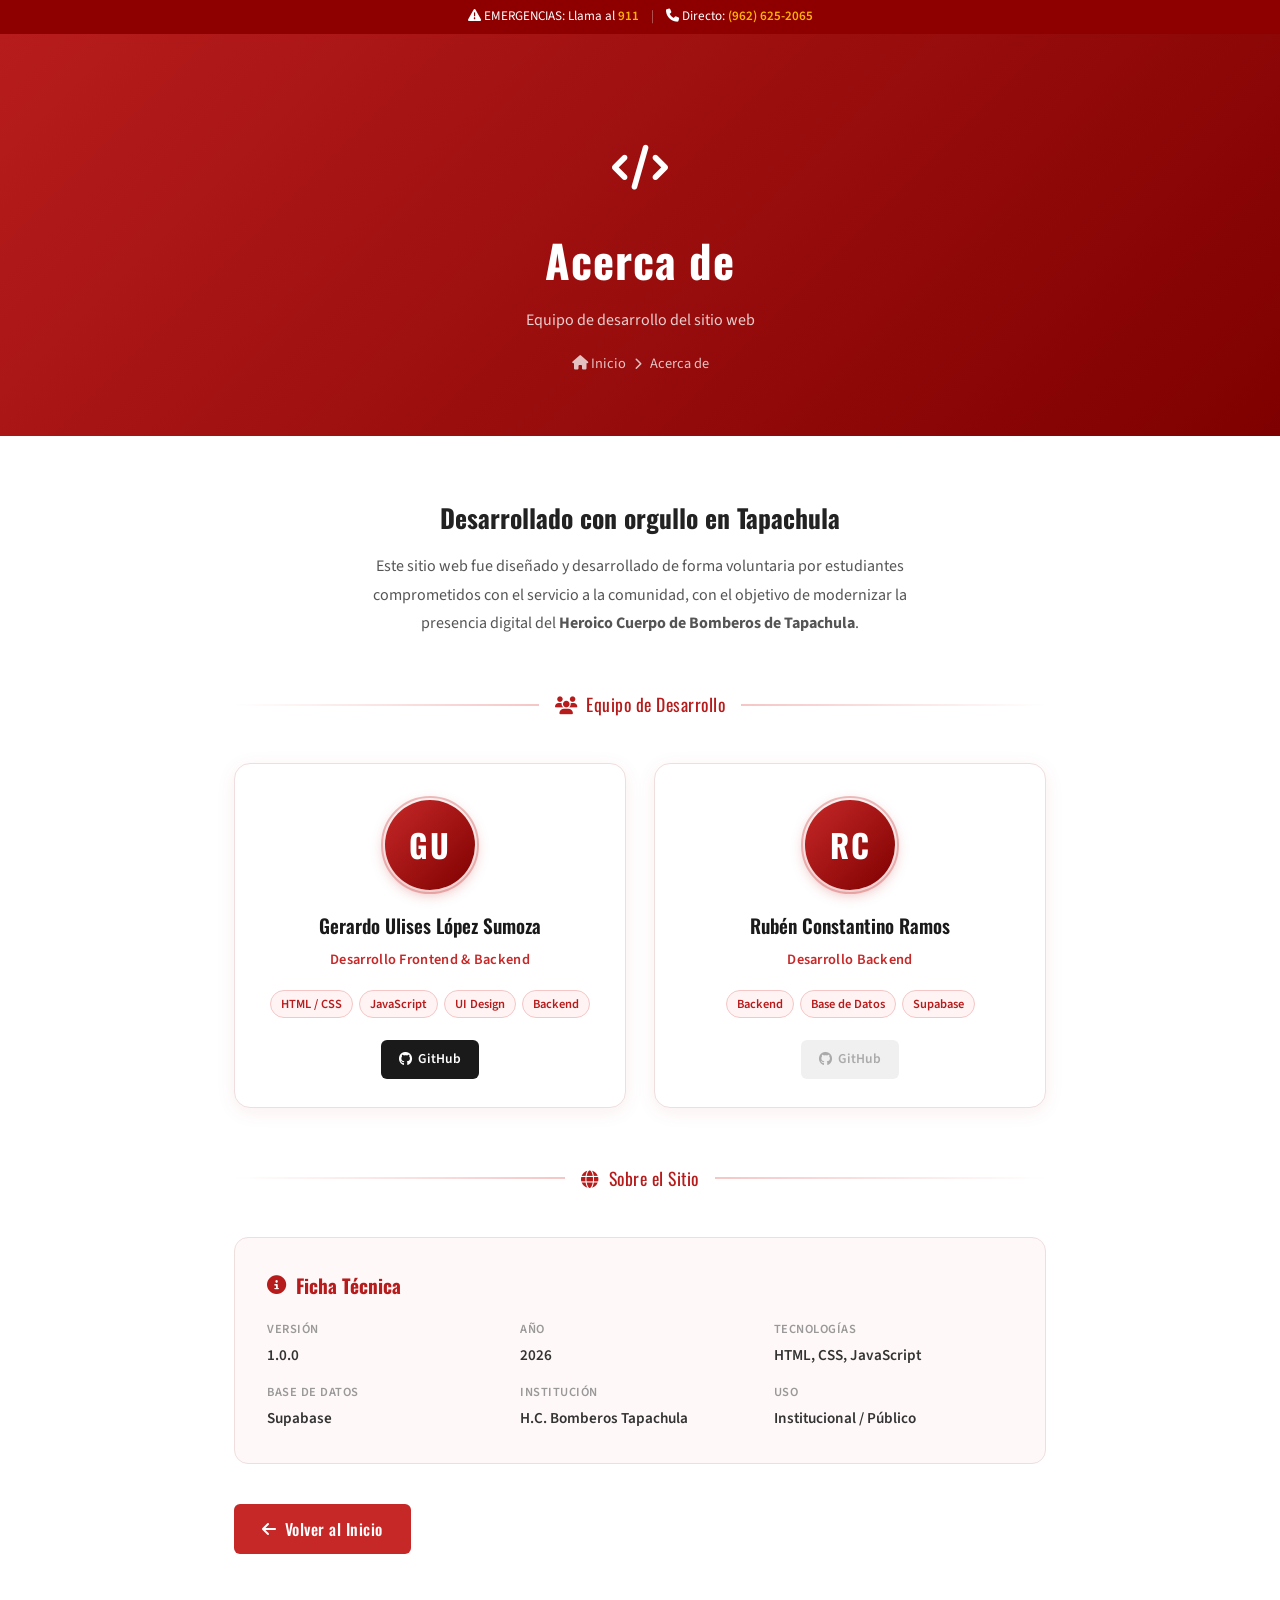
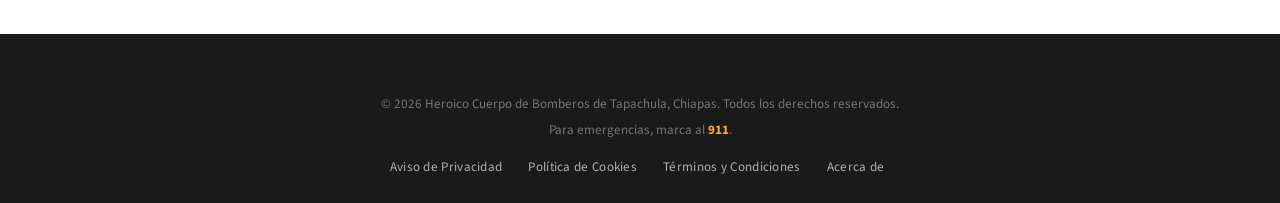
==== acerca-de.html @ 829f1af0 "Implementacion de terminos de privacidad, cookies y acerca de en footer" ====
<!DOCTYPE html>
<html lang="es">
<head>
    <meta charset="UTF-8">
    <meta name="viewport" content="width=device-width, initial-scale=1.0">
    <title>Acerca de | Heroico Cuerpo de Bomberos de Tapachula</title>
    <meta name="description" content="Equipo de desarrollo del sitio web oficial del Heroico Cuerpo de Bomberos de Tapachula.">
    <meta name="robots" content="noindex, follow">
    <link rel="icon" type="image/png" href="img/logoB.webp">
    <link rel="stylesheet" href="https://cdnjs.cloudflare.com/ajax/libs/font-awesome/6.4.0/css/all.min.css">
    <link href="https://fonts.googleapis.com/css2?family=Oswald:wght@400;500;600;700&family=Source+Sans+3:wght@300;400;600&display=swap" rel="stylesheet">
    <link rel="stylesheet" href="styles.css">
    <style>
        /* ── Hero ── */
        .legal-hero {
            background: linear-gradient(135deg, #B71C1C 0%, #7f0000 100%);
            padding: 100px 0 60px;
            text-align: center;
            color: #fff;
        }
        .legal-hero h1 {
            font-family: 'Oswald', sans-serif;
            font-size: clamp(1.8rem, 4vw, 2.8rem);
            font-weight: 700;
            margin-bottom: 10px;
            letter-spacing: 1px;
        }
        .legal-hero p { font-size: 1rem; opacity: .8; }
        .legal-breadcrumb {
            display: flex;
            align-items: center;
            gap: 8px;
            justify-content: center;
            margin-top: 18px;
            font-size: .9rem;
            opacity: .75;
        }
        .legal-breadcrumb a { color: #fff; text-decoration: none; }
        .legal-breadcrumb a:hover { text-decoration: underline; }

        /* ── Body ── */
        .about-body {
            max-width: 860px;
            margin: 0 auto;
            padding: 60px 24px 80px;
        }

        /* ── Intro ── */
        .about-intro {
            text-align: center;
            margin-bottom: 52px;
        }
        .about-intro h2 {
            font-family: 'Oswald', sans-serif;
            font-size: 1.6rem;
            color: #222;
            margin-bottom: 14px;
        }
        .about-intro p {
            font-family: 'Source Sans 3', sans-serif;
            font-size: 1rem;
            color: #555;
            line-height: 1.8;
            max-width: 600px;
            margin: 0 auto;
        }

        /* ── Divider ── */
        .about-divider {
            display: flex;
            align-items: center;
            gap: 16px;
            margin-bottom: 44px;
        }
        .about-divider span {
            font-family: 'Oswald', sans-serif;
            font-size: 1.1rem;
            color: #B71C1C;
            white-space: nowrap;
            letter-spacing: .5px;
        }
        .about-divider::before,
        .about-divider::after {
            content: '';
            flex: 1;
            height: 2px;
            background: linear-gradient(to right, transparent, #f5c6c6);
        }
        .about-divider::after {
            background: linear-gradient(to left, transparent, #f5c6c6);
        }

        /* ── Cards ── */
        .dev-grid {
            display: grid;
            grid-template-columns: repeat(auto-fit, minmax(280px, 1fr));
            gap: 28px;
            margin-bottom: 56px;
        }
        .dev-card {
            background: #fff;
            border: 1px solid #f0dede;
            border-radius: 16px;
            padding: 36px 28px 28px;
            text-align: center;
            box-shadow: 0 4px 20px rgba(183,28,28,0.07);
            transition: transform .25s, box-shadow .25s;
        }
        .dev-card:hover {
            transform: translateY(-4px);
            box-shadow: 0 10px 32px rgba(183,28,28,0.13);
        }

        /* Avatar */
        .dev-avatar {
            width: 90px;
            height: 90px;
            border-radius: 50%;
            background: linear-gradient(135deg, #C62828, #7f0000);
            display: flex;
            align-items: center;
            justify-content: center;
            margin: 0 auto 20px;
            font-family: 'Oswald', sans-serif;
            font-size: 2rem;
            font-weight: 700;
            color: #fff;
            letter-spacing: 2px;
            box-shadow: 0 4px 14px rgba(198,40,40,0.35);
            position: relative;
        }
        .dev-avatar::after {
            content: '';
            position: absolute;
            inset: -4px;
            border-radius: 50%;
            border: 2px solid #C62828;
            opacity: .3;
        }

        .dev-name {
            font-family: 'Oswald', sans-serif;
            font-size: 1.2rem;
            font-weight: 600;
            color: #1a1a1a;
            margin-bottom: 6px;
        }
        .dev-role {
            font-family: 'Source Sans 3', sans-serif;
            font-size: .9rem;
            color: #C62828;
            font-weight: 600;
            letter-spacing: .3px;
            margin-bottom: 18px;
        }
        .dev-tags {
            display: flex;
            flex-wrap: wrap;
            justify-content: center;
            gap: 6px;
            margin-bottom: 22px;
        }
        .dev-tag {
            background: #fff3f3;
            border: 1px solid #f5c6c6;
            color: #B71C1C;
            font-family: 'Source Sans 3', sans-serif;
            font-size: .78rem;
            font-weight: 600;
            padding: 3px 10px;
            border-radius: 20px;
        }
        .dev-links {
            display: flex;
            justify-content: center;
            gap: 10px;
        }
        .dev-link {
            display: inline-flex;
            align-items: center;
            gap: 6px;
            padding: 8px 18px;
            border-radius: 6px;
            font-family: 'Source Sans 3', sans-serif;
            font-size: .85rem;
            font-weight: 600;
            text-decoration: none;
            transition: background .2s, color .2s;
        }
        .dev-link--github {
            background: #1a1a1a;
            color: #fff;
        }
        .dev-link--github:hover { background: #333; }
        .dev-link--disabled {
            background: #f0f0f0;
            color: #aaa;
            cursor: default;
            pointer-events: none;
        }

        /* ── Site info ── */
        .about-site {
            background: #fff8f8;
            border: 1px solid #f0dede;
            border-radius: 14px;
            padding: 32px;
            margin-bottom: 40px;
        }
        .about-site h3 {
            font-family: 'Oswald', sans-serif;
            font-size: 1.2rem;
            color: #B71C1C;
            margin-bottom: 18px;
            display: flex;
            align-items: center;
            gap: 10px;
        }
        .about-site-grid {
            display: grid;
            grid-template-columns: repeat(auto-fit, minmax(180px, 1fr));
            gap: 14px;
        }
        .about-site-item {
            display: flex;
            flex-direction: column;
            gap: 3px;
        }
        .about-site-item span:first-child {
            font-family: 'Source Sans 3', sans-serif;
            font-size: .78rem;
            font-weight: 600;
            text-transform: uppercase;
            letter-spacing: .5px;
            color: #999;
        }
        .about-site-item span:last-child {
            font-family: 'Source Sans 3', sans-serif;
            font-size: .95rem;
            color: #333;
            font-weight: 600;
        }

        /* ── Back btn ── */
        .back-btn {
            display: inline-flex;
            align-items: center;
            gap: 8px;
            padding: 12px 28px;
            background: #C62828;
            color: #fff;
            border-radius: 6px;
            font-family: 'Oswald', sans-serif;
            font-size: 1rem;
            font-weight: 500;
            text-decoration: none;
            letter-spacing: .5px;
            transition: background .2s;
        }
        .back-btn:hover { background: #7f0000; }

        @media (max-width: 480px) {
            .about-site-grid { grid-template-columns: 1fr 1fr; }
        }
    </style>
</head>
<body>

    <!-- TOP BAR -->
    <div class="emergency-bar">
        <div class="container emergency-bar-inner">
            <span><i class="fas fa-exclamation-triangle"></i> EMERGENCIAS: Llama al <a href="tel:911">911</a></span>
            <span class="sep">|</span>
            <span><i class="fas fa-phone"></i> Directo: <a href="tel:9626252065">(962) 625-2065</a></span>
        </div>
    </div>

    <!-- HERO -->
    <div class="legal-hero">
        <div class="container">
            <div style="font-size:2.8rem; margin-bottom:16px;"><i class="fas fa-code"></i></div>
            <h1>Acerca de</h1>
            <p>Equipo de desarrollo del sitio web</p>
            <div class="legal-breadcrumb">
                <a href="index.html"><i class="fas fa-home"></i> Inicio</a>
                <i class="fas fa-chevron-right" style="font-size:.75rem;"></i>
                <span>Acerca de</span>
            </div>
        </div>
    </div>

    <!-- CONTENIDO -->
    <div class="about-body">

        <!-- Intro -->
        <div class="about-intro">
            <h2>Desarrollado con orgullo en Tapachula</h2>
            <p>Este sitio web fue diseñado y desarrollado de forma voluntaria por estudiantes comprometidos con el servicio a la comunidad, con el objetivo de modernizar la presencia digital del <strong>Heroico Cuerpo de Bomberos de Tapachula</strong>.</p>
        </div>

        <!-- Equipo -->
        <div class="about-divider"><span><i class="fas fa-users"></i> &nbsp;Equipo de Desarrollo</span></div>

        <div class="dev-grid">

            <!-- Gerardo -->
            <div class="dev-card">
                <div class="dev-avatar">GU</div>
                <div class="dev-name">Gerardo Ulises López Sumoza</div>
                <div class="dev-role">Desarrollo Frontend &amp; Backend</div>
                <div class="dev-tags">
                    <span class="dev-tag">HTML / CSS</span>
                    <span class="dev-tag">JavaScript</span>
                    <span class="dev-tag">UI Design</span>
                    <span class="dev-tag">Backend</span>
                </div>
                <div class="dev-links">
                    <a href="https://github.com/Ragna3?tab=repositories" target="_blank" rel="noopener" class="dev-link dev-link--github">
                        <i class="fab fa-github"></i> GitHub
                    </a>
                </div>
            </div>

            <!-- Rubén -->
            <div class="dev-card">
                <div class="dev-avatar">RC</div>
                <div class="dev-name">Rubén Constantino Ramos</div>
                <div class="dev-role">Desarrollo Backend</div>
                <div class="dev-tags">
                    <span class="dev-tag">Backend</span>
                    <span class="dev-tag">Base de Datos</span>
                    <span class="dev-tag">Supabase</span>
                </div>
                <div class="dev-links">
                    <a class="dev-link dev-link--disabled">
                        <i class="fab fa-github"></i> GitHub
                    </a>
                </div>
            </div>

        </div>

        <!-- Info del sitio -->
        <div class="about-divider"><span><i class="fas fa-globe"></i> &nbsp;Sobre el Sitio</span></div>

        <div class="about-site">
            <h3><i class="fas fa-info-circle"></i> Ficha Técnica</h3>
            <div class="about-site-grid">
                <div class="about-site-item">
                    <span>Versión</span>
                    <span>1.0.0</span>
                </div>
                <div class="about-site-item">
                    <span>Año</span>
                    <span>2026</span>
                </div>
                <div class="about-site-item">
                    <span>Tecnologías</span>
                    <span>HTML, CSS, JavaScript</span>
                </div>
                <div class="about-site-item">
                    <span>Base de datos</span>
                    <span>Supabase</span>
                </div>
                <div class="about-site-item">
                    <span>Institución</span>
                    <span>H.C. Bomberos Tapachula</span>
                </div>
                <div class="about-site-item">
                    <span>Uso</span>
                    <span>Institucional / Público</span>
                </div>
            </div>
        </div>

        <a href="index.html" class="back-btn"><i class="fas fa-arrow-left"></i> Volver al Inicio</a>
    </div>

    <!-- FOOTER -->
    <footer>
        <div class="container">
            <div class="footer-bottom">
                <p>© <span id="currentYear"></span> Heroico Cuerpo de Bomberos de Tapachula, Chiapas. Todos los derechos reservados.</p>
                <p>Para emergencias, marca al <strong>911</strong>.</p>
                <div class="footer-legal-links">
                    <a href="aviso-privacidad.html">Aviso de Privacidad</a>
                    <a href="politica-cookies.html">Política de Cookies</a>
                    <a href="terminos-condiciones.html">Términos y Condiciones</a>
                    <a href="acerca-de.html">Acerca de</a>
                </div>
            </div>
        </div>
    </footer>

    <script src="script.js"></script>
</body>
</html>
---- styles.css ----
/* =============================================
   HEROICO CUERPO DE BOMBEROS TAPACHULA
   Estilos principales
   ============================================= */

@import url('https://fonts.googleapis.com/css2?family=Oswald:wght@400;500;600;700&family=Source+Sans+3:wght@300;400;600&display=swap');

* {
    margin: 0;
    padding: 0;
    box-sizing: border-box;
}

:root {
    --red: #C62828;
    --red-dark: #8E0000;
    --red-light: #EF5350;
    --yellow: #FFB300;
    --yellow-dark: #F57F17;
    --black: #1a1a1a;
    --gray-dark: #2d2d2d;
    --gray: #555;
    --gray-light: #f4f4f4;
    --white: #ffffff;
    --font-heading: 'Oswald', sans-serif;
    --font-body: 'Source Sans 3', sans-serif;
}

html {
    scroll-behavior: smooth;
    overflow-x: hidden;
}

body {
    font-family: var(--font-body);
    color: var(--black);
    line-height: 1.65;
    background: var(--white);
    overflow-x: hidden;
}

img { max-width: 100%; display: block; }

a { text-decoration: none; }

.container {
    width: 90%;
    max-width: 1200px;
    margin: 0 auto;
}

/* ============ EMERGENCY BAR ============ */
.emergency-bar {
    background: var(--red-dark);
    color: #fff;
    font-size: 0.82rem;
    font-family: var(--font-body);
    padding: 6px 0;
}
.emergency-bar-inner {
    display: flex;
    align-items: center;
    gap: 12px;
    flex-wrap: wrap;
    justify-content: center;
}
.emergency-bar a { color: var(--yellow); font-weight: 600; }
.emergency-bar .sep { opacity: 0.4; }

/* ============ HEADER ============ */
header {
    background: var(--red);
    color: #fff;
    padding: 0.75rem 0;
    position: fixed;
    top: 0;
    left: 0;
    right: 0;
    z-index: 999;
    box-shadow: 0 3px 12px rgba(0,0,0,0.35);
    transition: background 0.3s, transform 0.35s ease;
    overflow: visible;
}
header.header-hidden {
    transform: translateY(-100%);
}
header.scrolled {
    background: rgba(140, 0, 0, 0.97);
    backdrop-filter: blur(8px);
}

/* ============ HEADER CONTAINER — 3 ZONAS ============ */
.header-container {
    display: flex;
    align-items: center;
    justify-content: space-between;
    position: relative;
    width: 100%;
    max-width: 100%;
    margin: 0;
    padding: 0 20px;
}

/* Logo — pegado a la izquierda con pequeño margen */
.logo-section {
    display: flex;
    align-items: center;
    gap: 14px;
    flex-shrink: 0;
    z-index: 2;
}

/* Nav central — centrado absolutamente para independencia total */
@media (min-width: 769px) {
    #mainNav {
        position: absolute;
        left: 50%;
        transform: translateX(-50%);
        display: flex;
        align-items: center;
        z-index: 1;
    }
    #mainNav > ul {
        display: flex;
        align-items: center;
        gap: 4px;
        list-style: none;
        margin: 0;
        padding: 0;
    }
    /* Botón Contacto — fuera del nav, alineado a la derecha */
    #mainNav > ul > li.nav-cta-item {
        display: none;
    }
}

/* Botón Contacto independiente a la derecha */
.header-cta {
    flex-shrink: 0;
    z-index: 2;
}
.header-cta a {
    font-family: var(--font-heading);
    font-size: 0.95rem;
    font-weight: 700;
    letter-spacing: 0.5px;
    background: var(--yellow);
    color: var(--red-dark);
    padding: 8px 18px;
    border-radius: 4px;
    text-decoration: none;
    text-transform: uppercase;
    transition: background 0.2s, transform 0.2s;
    display: inline-block;
}
.header-cta a:hover {
    background: #fff;
    transform: translateY(-1px);
}

.logo-circle {
    width: 72px;
    height: 72px;
    background: #fff;
    border-radius: 50%;
    border: 3px solid var(--yellow);
    overflow: hidden;
    flex-shrink: 0;
    display: flex;
    align-items: center;
    justify-content: center;
}
.logo-circle img { width: 100%; height: 100%; object-fit: contain; }

.logo-text {
    display: flex;
    flex-direction: column;
}
.logo-top {
    font-family: var(--font-heading);
    font-size: 0.85rem;
    font-weight: 400;
    letter-spacing: 1.5px;
    color: rgba(255,255,255,0.85);
    text-transform: uppercase;
}
.logo-bottom {
    font-family: var(--font-heading);
    font-size: 1.7rem;
    font-weight: 700;
    letter-spacing: 2px;
    color: var(--yellow);
    line-height: 1;
    text-transform: uppercase;
}

nav ul {
    display: flex;
    list-style: none;
    gap: 4px;
    align-items: center;
}
nav a {
    font-family: var(--font-heading);
    font-size: 0.95rem;
    font-weight: 500;
    letter-spacing: 0.5px;
    color: #fff;
    padding: 8px 14px;
    border-radius: 4px;
    transition: background 0.2s, color 0.2s;
    text-transform: uppercase;
}
nav a:hover { background: rgba(255,255,255,0.12); color: var(--yellow); }
nav a.nav-cta {
    background: var(--yellow);
    color: var(--red-dark);
    font-weight: 700;
}
nav a.nav-cta:hover { background: #fff; }

.menu-toggle {
    display: none;
    flex-direction: column;
    gap: 5px;
    cursor: pointer;
    background: none;
    border: none;
    padding: 6px;
}
.menu-toggle span {
    display: block;
    width: 26px;
    height: 2px;
    background: #fff;
    border-radius: 2px;
    transition: all 0.3s;
}

/* ============ HERO ============ */
.hero {
    position: relative;
    min-height: 100vh;
    display: flex;
    flex-direction: column;
    justify-content: center;
    overflow: hidden;
}

.hero-slides {
    position: absolute;
    inset: 0;
    z-index: 0;
}
.hero-slide {
    position: absolute;
    inset: 0;
    background-size: cover;
    background-position: center;
    opacity: 0;
    transition: opacity 1.2s ease;
}
.hero-slide.active { opacity: 1; }

.hero-overlay {
    position: absolute;
    inset: 0;
    background: linear-gradient(135deg, rgba(140,0,0,0.8) 0%, rgba(0,0,0,0.75) 60%, rgba(0,0,0,0.5) 100%);
    z-index: 1;
}

.hero-content {
    position: relative;
    z-index: 2;
    padding: 120px 0 80px;
    max-width: 750px;
}

.hero-badge {
    display: inline-block;
    background: var(--yellow);
    color: var(--red-dark);
    font-family: var(--font-heading);
    font-size: 0.78rem;
    font-weight: 600;
    letter-spacing: 3px;
    padding: 6px 18px;
    border-radius: 2px;
    margin-bottom: 24px;
    text-transform: uppercase;
}

.hero-title {
    font-family: var(--font-heading);
    font-size: clamp(2.5rem, 6vw, 4.2rem);
    font-weight: 700;
    line-height: 1.1;
    color: #fff;
    text-transform: uppercase;
    letter-spacing: 1px;
    margin-bottom: 20px;
    text-shadow: 2px 3px 10px rgba(0,0,0,0.5);
}
.hero-title span { color: var(--yellow); }

.hero-sub {
    font-size: 1.15rem;
    color: rgba(255,255,255,0.85);
    margin-bottom: 36px;
    line-height: 1.7;
}

.hero-actions { display: flex; gap: 16px; flex-wrap: wrap; }

.btn-emergency {
    display: inline-flex;
    align-items: center;
    gap: 10px;
    background: var(--yellow);
    color: var(--red-dark);
    font-family: var(--font-heading);
    font-size: 1.15rem;
    font-weight: 700;
    padding: 16px 36px;
    border-radius: 4px;
    letter-spacing: 1px;
    text-transform: uppercase;
    transition: transform 0.2s, box-shadow 0.2s;
    box-shadow: 0 6px 20px rgba(0,0,0,0.35);
}
.btn-emergency:hover { transform: translateY(-3px); box-shadow: 0 10px 28px rgba(0,0,0,0.4); }

.btn-secondary {
    display: inline-flex;
    align-items: center;
    gap: 10px;
    background: transparent;
    color: #fff;
    font-family: var(--font-heading);
    font-size: 1rem;
    font-weight: 500;
    padding: 16px 30px;
    border-radius: 4px;
    border: 2px solid rgba(255,255,255,0.5);
    letter-spacing: 1px;
    text-transform: uppercase;
    transition: border-color 0.2s, background 0.2s;
}
.btn-secondary:hover { border-color: #fff; background: rgba(255,255,255,0.1); }

.hero-slider-dots {
    position: absolute;
    bottom: 80px;
    left: 50%;
    transform: translateX(-50%);
    z-index: 3;
    display: flex;
    gap: 10px;
}
.dot {
    width: 10px; height: 10px;
    border-radius: 50%;
    border: 2px solid rgba(255,255,255,0.6);
    background: transparent;
    cursor: pointer;
    transition: background 0.3s, border-color 0.3s;
    padding: 0;
}
.dot.active { background: var(--yellow); border-color: var(--yellow); }

.hero-number-banner {
    position: absolute;
    bottom: 0;
    left: 0; right: 0;
    background: rgba(0,0,0,0.6);
    backdrop-filter: blur(6px);
    z-index: 3;
    padding: 14px 0;
    border-top: 3px solid var(--red);
}
.hero-number-banner .container {
    display: flex;
    align-items: center;
    gap: 16px;
    flex-wrap: wrap;
    justify-content: center;
    color: #fff;
    font-family: var(--font-heading);
    font-size: 1.1rem;
    letter-spacing: 1px;
}
.hero-number-banner strong { color: var(--yellow); font-size: 1.3rem; }
.hero-number-banner .sep-v { opacity: 0.3; }

/* ============ SECTION TITLES ============ */
.section-title {
    font-family: var(--font-heading);
    font-size: clamp(1.8rem, 4vw, 2.6rem);
    font-weight: 700;
    text-transform: uppercase;
    letter-spacing: 1px;
    color: var(--red-dark);
    position: relative;
    margin-bottom: 12px;
}
.section-title::after {
    content: '';
    display: block;
    width: 60px;
    height: 4px;
    background: var(--yellow);
    margin-top: 10px;
    border-radius: 2px;
}
.section-title.centered { text-align: center; }
.section-title.centered::after { margin: 10px auto 0; }
.section-title.light { color: #fff; }
.section-title.light::after { background: var(--yellow); }

.section-sub {
    text-align: center;
    color: var(--gray);
    font-size: 1.05rem;
    margin-bottom: 50px;
    margin-top: 8px;
}
.section-sub.light { color: rgba(255,255,255,0.75); }

/* ============ NOSOTROS ============ */
.nosotros-section { padding: 90px 0; background: var(--white); }
.nosotros-grid {
    display: grid;
    grid-template-columns: 1fr 1fr;
    gap: 60px;
    align-items: center;
}
.nosotros-img { position: relative; border-radius: 8px; overflow: hidden; }
.nosotros-img img { width: 100%; height: 420px; object-fit: cover; border-radius: 8px; }
.nosotros-badge {
    position: absolute;
    bottom: 20px;
    left: 20px;
    background: var(--red);
    color: #fff;
    font-family: var(--font-heading);
    font-size: 0.95rem;
    font-weight: 600;
    padding: 10px 18px;
    border-radius: 4px;
    display: flex;
    align-items: center;
    gap: 8px;
    letter-spacing: 0.5px;
}
.nosotros-text .section-title { margin-bottom: 20px; }
.nosotros-text p { margin-bottom: 16px; color: var(--gray); font-size: 1.02rem; }
.nosotros-stats {
    display: flex;
    gap: 30px;
    margin-top: 30px;
    padding-top: 24px;
    border-top: 1px solid #eee;
}
.stat { text-align: center; }
.stat strong {
    display: block;
    font-family: var(--font-heading);
    font-size: 2rem;
    font-weight: 700;
    color: var(--red);
}
.stat span { font-size: 0.85rem; color: var(--gray); text-transform: uppercase; letter-spacing: 1px; }

/* ============ SERVICIOS ============ */
.servicios-section { padding: 90px 0; background: var(--gray-light); }
.servicios-grid {
    display: grid;
    grid-template-columns: repeat(3, 1fr);
    gap: 20px;
    margin-bottom: 50px;
}
.servicio-card {
    position: relative;
    border-radius: 8px;
    overflow: hidden;
    aspect-ratio: 4/3;
    cursor: pointer;
}
.servicio-img-wrap { position: absolute; inset: 0; }
.servicio-img-wrap img { width: 100%; height: 100%; object-fit: cover; transition: transform 0.5s ease; }
.servicio-overlay {
    position: absolute;
    inset: 0;
    background: linear-gradient(to top, rgba(140,0,0,0.92) 0%, rgba(0,0,0,0.3) 100%);
    transition: opacity 0.3s;
}
.servicio-card:hover .servicio-img-wrap img { transform: scale(1.08); }
.servicio-info {
    position: absolute;
    bottom: 0;
    left: 0; right: 0;
    padding: 20px;
    z-index: 2;
    color: #fff;
    display: flex;
    flex-direction: column;
    gap: 8px;
}
.servicio-info i { font-size: 1.8rem; color: var(--yellow); }
.servicio-info h3 {
    font-family: var(--font-heading);
    font-size: 1.1rem;
    font-weight: 600;
    text-transform: uppercase;
    letter-spacing: 0.5px;
}

.otros-servicios {
    background: #fff;
    border-radius: 8px;
    padding: 36px;
    box-shadow: 0 4px 20px rgba(0,0,0,0.07);
}
.otros-servicios h3 {
    font-family: var(--font-heading);
    font-size: 1.4rem;
    font-weight: 600;
    color: var(--red-dark);
    text-transform: uppercase;
    margin-bottom: 12px;
}
.otros-servicios p { color: var(--gray); margin-bottom: 20px; }
.otros-list { list-style: none; display: grid; grid-template-columns: repeat(2, 1fr); gap: 10px; margin-bottom: 24px; }
.otros-list li { display: flex; align-items: flex-start; gap: 10px; color: var(--gray); font-size: 0.95rem; }
.otros-list li i { color: var(--red); margin-top: 3px; flex-shrink: 0; }

.btn-red {
    display: inline-flex;
    align-items: center;
    gap: 10px;
    background: var(--red);
    color: #fff;
    font-family: var(--font-heading);
    font-size: 0.95rem;
    font-weight: 600;
    padding: 13px 28px;
    border-radius: 4px;
    text-transform: uppercase;
    letter-spacing: 1px;
    transition: background 0.2s, transform 0.2s;
    border: none;
    cursor: pointer;
}
.btn-red:hover { background: var(--red-dark); transform: translateY(-2px); }

/* ============ GALERÍA ============ */
.galeria-section {
    padding: 90px 0;
    background: var(--gray-dark);
}
.galeria-grid {
    display: grid;
    grid-template-columns: repeat(3, 1fr);
    grid-template-rows: auto;
    gap: 12px;
    margin-top: 40px;
}
.galeria-item {
    position: relative;
    border-radius: 6px;
    overflow: hidden;
    aspect-ratio: 4/3;
    cursor: pointer;
}
.galeria-item.tall { grid-row: span 2; aspect-ratio: auto; }
.galeria-item.wide { grid-column: span 2; aspect-ratio: auto; }
.galeria-item img { width: 100%; height: 100%; object-fit: cover; transition: transform 0.5s; }
.galeria-hover {
    position: absolute;
    inset: 0;
    background: rgba(140,0,0,0.7);
    display: flex;
    align-items: center;
    justify-content: center;
    opacity: 0;
    transition: opacity 0.3s;
}
.galeria-hover i { color: #fff; font-size: 2rem; }
.galeria-item:hover img { transform: scale(1.07); }
.galeria-item:hover .galeria-hover { opacity: 1; }

/* ============ EMERGENCY BANNER ============ */
.emergency-banner {
    background: var(--red);
    padding: 30px 0;
}
.emergency-banner-inner {
    display: flex;
    align-items: center;
    justify-content: space-between;
    gap: 30px;
    flex-wrap: wrap;
}
.eb-left {
    display: flex;
    align-items: center;
    gap: 20px;
    color: #fff;
}
.eb-left i { font-size: 2.2rem; color: var(--yellow); flex-shrink: 0; }
.eb-left div { display: flex; flex-direction: column; }
.eb-left strong { font-family: var(--font-heading); font-size: 1.15rem; font-weight: 600; text-transform: uppercase; }
.eb-left span { font-size: 0.88rem; opacity: 0.8; }
.eb-numbers {
    display: flex;
    align-items: center;
    gap: 16px;
}
.eb-numbers a {
    font-family: var(--font-heading);
    font-size: 1.8rem;
    font-weight: 700;
    color: var(--yellow);
    letter-spacing: 1px;
    transition: color 0.2s;
}
.eb-numbers a:hover { color: #fff; }
.eb-numbers span { color: rgba(255,255,255,0.3); font-size: 1.5rem; }

/* ============ VOLUNTARIADO ============ */
.voluntariado-section { padding: 90px 0; background: var(--white); }
.voluntariado-grid {
    display: grid;
    grid-template-columns: 1fr 1fr;
    gap: 60px;
    align-items: center;
}
.voluntariado-text .section-title { margin-bottom: 20px; }
.voluntariado-text p { color: var(--gray); margin-bottom: 24px; }
.vol-requisitos { list-style: none; margin-bottom: 30px; display: flex; flex-direction: column; gap: 10px; }
.vol-requisitos li { display: flex; align-items: center; gap: 12px; color: var(--gray); }
.vol-requisitos li i { color: var(--red); font-size: 0.9rem; }
.voluntariado-img {
    border-radius: 8px;
    overflow: hidden;
    position: relative;
}
.voluntariado-img img { width: 100%; height: 450px; object-fit: cover; }
.voluntariado-img::before {
    content: '';
    position: absolute;
    top: -12px; left: -12px;
    width: 100%; height: 100%;
    border: 4px solid var(--yellow);
    border-radius: 8px;
    z-index: -1;
}

/* ============ ESTACIONES ============ */
.estaciones-section { padding: 90px 0; background: var(--gray-light); }
.estaciones-tabs {
    display: flex;
    gap: 8px;
    margin: 36px 0 0;
    border-bottom: 3px solid #ddd;
}
.etab {
    font-family: var(--font-heading);
    font-size: 1rem;
    font-weight: 600;
    text-transform: uppercase;
    letter-spacing: 0.5px;
    padding: 12px 28px;
    background: none;
    border: none;
    cursor: pointer;
    color: var(--gray);
    border-bottom: 3px solid transparent;
    margin-bottom: -3px;
    transition: color 0.2s, border-color 0.2s;
}
.etab.active { color: var(--red); border-color: var(--red); }
.estacion-panel { display: none; padding: 36px 0; }
.estacion-panel.active { display: block; }
.estacion-grid {
    display: grid;
    grid-template-columns: 1fr 1.4fr;
    gap: 40px;
    align-items: start;
    background: #fff;
    border-radius: 8px;
    overflow: hidden;
    box-shadow: 0 4px 20px rgba(0,0,0,0.07);
}
.estacion-info { padding: 36px; }
.estacion-badge {
    display: inline-flex;
    align-items: center;
    gap: 8px;
    background: var(--red);
    color: #fff;
    font-family: var(--font-heading);
    font-size: 0.82rem;
    font-weight: 600;
    padding: 6px 14px;
    border-radius: 3px;
    letter-spacing: 0.5px;
    text-transform: uppercase;
    margin-bottom: 16px;
}
.estacion-info h3 {
    font-family: var(--font-heading);
    font-size: 1.5rem;
    font-weight: 700;
    color: var(--black);
    margin-bottom: 20px;
}
.estacion-info ul { list-style: none; display: flex; flex-direction: column; gap: 12px; }
.estacion-info li { display: flex; align-items: flex-start; gap: 12px; color: var(--gray); font-size: 0.95rem; }
.estacion-info li i { color: var(--red); margin-top: 3px; width: 16px; flex-shrink: 0; }
.estacion-info a { color: var(--red); font-weight: 600; }
.estacion-map iframe { display: block; }

/* ============ DONACIONES ============ */
.donaciones-section {
    padding: 90px 0;
    background: var(--red-dark);
}
.donaciones-grid {
    display: grid;
    grid-template-columns: 1.1fr 1fr;
    gap: 60px;
    align-items: start;
}
.donaciones-text .section-title { margin-bottom: 20px; }
.donaciones-text p { color: rgba(255,255,255,0.8); margin-bottom: 20px; }
.donaciones-text h4 {
    font-family: var(--font-heading);
    font-size: 1rem;
    font-weight: 600;
    color: var(--yellow);
    text-transform: uppercase;
    letter-spacing: 1px;
    margin-bottom: 14px;
}
.dona-list { list-style: none; display: flex; flex-direction: column; gap: 10px; }
.dona-list li { display: flex; align-items: center; gap: 12px; color: rgba(255,255,255,0.8); font-size: 0.95rem; }
.dona-list li i { color: var(--yellow); width: 18px; flex-shrink: 0; }

.donaciones-metodos {
    background: rgba(255,255,255,0.08);
    border: 1px solid rgba(255,255,255,0.15);
    border-radius: 8px;
    padding: 36px;
}
.donaciones-metodos h3 {
    font-family: var(--font-heading);
    font-size: 1.3rem;
    font-weight: 600;
    color: #fff;
    text-transform: uppercase;
    margin-bottom: 24px;
    letter-spacing: 0.5px;
}
.dona-opciones { display: flex; flex-direction: column; gap: 14px; }
.dona-btn {
    display: flex;
    align-items: center;
    gap: 16px;
    background: rgba(255,255,255,0.1);
    border: 1px solid rgba(255,255,255,0.2);
    color: #fff;
    font-family: var(--font-heading);
    font-size: 1rem;
    font-weight: 500;
    text-transform: uppercase;
    letter-spacing: 0.5px;
    padding: 16px 24px;
    border-radius: 6px;
    cursor: pointer;
    transition: background 0.2s, border-color 0.2s, transform 0.2s;
    width: 100%;
}
.dona-btn i { font-size: 1.3rem; color: var(--yellow); width: 24px; flex-shrink: 0; }
.dona-btn:hover { background: rgba(255,255,255,0.18); border-color: var(--yellow); transform: translateX(4px); }

/* ============ ESTRUCTURA ============ */
.estructura-section {
    padding: 90px 0;
    background: linear-gradient(135deg, #1a0a0a 0%, #2d0f0f 40%, #1f1010 100%);
    position: relative;
    overflow: hidden;
}
.estructura-section::before {
    content: '';
    position: absolute;
    inset: 0;
    background-image: radial-gradient(circle at 20% 50%, rgba(198,40,40,0.18) 0%, transparent 55%),
                      radial-gradient(circle at 80% 20%, rgba(255,179,0,0.07) 0%, transparent 45%);
    pointer-events: none;
}
.estructura-section .section-title { color: #fff; }
.estructura-section .section-title::after { background: var(--yellow); }

.estructura-grid {
    display: grid;
    grid-template-columns: repeat(4, 1fr);
    gap: 24px;
    margin-top: 50px;
    position: relative;
    z-index: 1;
}
.estructura-card {
    text-align: center;
    padding: 36px 20px;
    border-radius: 10px;
    border: 1px solid rgba(255,255,255,0.08);
    background: rgba(255,255,255,0.05);
    backdrop-filter: blur(6px);
    transition: box-shadow 0.3s, transform 0.3s, background 0.3s, border-color 0.3s;
}
.estructura-card:hover {
    transform: translateY(-8px);
    background: rgba(198,40,40,0.18);
    border-color: rgba(198,40,40,0.4);
    box-shadow: 0 12px 40px rgba(0,0,0,0.4);
}
.ec-icon {
    width: 70px;
    height: 70px;
    background: rgba(198,40,40,0.2);
    border: 2px solid rgba(198,40,40,0.4);
    border-radius: 50%;
    display: flex;
    align-items: center;
    justify-content: center;
    margin: 0 auto 20px;
    font-size: 1.8rem;
    color: var(--yellow);
    transition: background 0.3s, border-color 0.3s, transform 0.3s;
}
.estructura-card:hover .ec-icon {
    background: var(--red);
    border-color: var(--red);
    color: #fff;
    transform: scale(1.1);
}
.estructura-card h3 {
    font-family: var(--font-heading);
    font-size: 1.1rem;
    font-weight: 600;
    text-transform: uppercase;
    color: #fff;
    margin-bottom: 10px;
    letter-spacing: 0.5px;
}
.estructura-card p { color: rgba(255,255,255,0.6); font-size: 0.9rem; line-height: 1.55; }

/* ============ CONTACTO ============ */
.contacto-section { padding: 90px 0; background: var(--gray-light); }
.contacto-grid {
    display: grid;
    grid-template-columns: 1fr 1.3fr;
    gap: 40px;
    margin-top: 50px;
    align-items: start;
}
.contacto-info { display: flex; flex-direction: column; gap: 16px; }
.contacto-item {
    display: flex;
    align-items: flex-start;
    gap: 16px;
    background: #fff;
    padding: 20px;
    border-radius: 8px;
    border-left: 4px solid var(--red);
    box-shadow: 0 2px 10px rgba(0,0,0,0.06);
    transition: transform 0.2s;
}
.contacto-item:hover { transform: translateX(5px); }
.ci-icon {
    font-size: 1.4rem;
    color: var(--red);
    width: 40px;
    flex-shrink: 0;
    margin-top: 2px;
    text-align: center;
}
.contacto-item h4 {
    font-family: var(--font-heading);
    font-size: 0.95rem;
    font-weight: 600;
    text-transform: uppercase;
    color: var(--red-dark);
    margin-bottom: 4px;
}
.contacto-item p { color: var(--gray); font-size: 0.92rem; line-height: 1.5; }
.contacto-item a { color: var(--red); font-weight: 600; }

.contacto-map {
    border-radius: 8px;
    overflow: hidden;
    box-shadow: 0 6px 24px rgba(0,0,0,0.12);
    height: 420px;
    position: relative;
}
.contacto-map iframe { width: 100%; height: 100%; border: 0; }
.directions-btn {
    position: absolute;
    bottom: 16px;
    left: 50%;
    transform: translateX(-50%);
    background: var(--red);
    color: #fff;
    font-family: var(--font-heading);
    font-size: 0.9rem;
    font-weight: 600;
    padding: 11px 24px;
    border-radius: 50px;
    display: inline-flex;
    align-items: center;
    gap: 8px;
    text-transform: uppercase;
    letter-spacing: 0.5px;
    box-shadow: 0 4px 14px rgba(0,0,0,0.3);
    transition: background 0.2s, transform 0.2s;
    white-space: nowrap;
}
.directions-btn:hover { background: var(--red-dark); transform: translateX(-50%) translateY(-2px); }

/* ============ FOOTER ============ */
footer {
    background: var(--black);
    color: rgba(255,255,255,0.75);
    padding: 60px 0 24px;
}
.footer-grid {
    display: grid;
    grid-template-columns: 2fr 1fr 1fr;
    gap: 40px;
    padding-bottom: 40px;
    border-bottom: 1px solid rgba(255,255,255,0.1);
    margin-bottom: 28px;
}

.footer-logo-wrap {
    width: 64px;
    height: 64px;
    background: #fff;
    border-radius: 50%;
    overflow: hidden;
    margin-bottom: 12px;
    border: 2px solid var(--yellow);
    display: flex;
    align-items: center;
    justify-content: center;
}
.footer-logo-wrap img { width: 100%; height: 100%; object-fit: contain; }
.footer-brand h3 {
    font-family: var(--font-heading);
    font-size: 1.1rem;
    font-weight: 700;
    color: #fff;
    text-transform: uppercase;
    margin-bottom: 2px;
}
.footer-brand > div p { font-size: 0.82rem; color: var(--yellow); }
.footer-desc { font-size: 0.88rem; margin-top: 16px; line-height: 1.6; }

.footer-col h4 {
    font-family: var(--font-heading);
    font-size: 0.95rem;
    font-weight: 600;
    text-transform: uppercase;
    letter-spacing: 1px;
    color: var(--yellow);
    margin-bottom: 18px;
}
.footer-col ul { list-style: none; display: flex; flex-direction: column; gap: 10px; }
.footer-col li { display: flex; align-items: flex-start; gap: 10px; font-size: 0.88rem; }
.footer-col li i { color: var(--red-light); margin-top: 3px; flex-shrink: 0; }
.footer-col a { color: rgba(255,255,255,0.75); transition: color 0.2s; }
.footer-col a:hover { color: var(--yellow); }

.footer-social { display: flex; gap: 10px; margin-bottom: 20px; }
.footer-social a {
    width: 38px; height: 38px;
    background: rgba(255,255,255,0.08);
    border-radius: 50%;
    display: flex;
    align-items: center;
    justify-content: center;
    color: rgba(255,255,255,0.7);
    font-size: 0.9rem;
    transition: background 0.2s, color 0.2s;
}
.footer-social a:hover { background: var(--red); color: #fff; }

.footer-links {
    display: flex;
    flex-direction: column;
    gap: 8px;
}
.footer-links a {
    color: rgba(255,255,255,0.6);
    font-size: 0.88rem;
    transition: color 0.2s;
}
.footer-links a:hover { color: var(--yellow); }

.footer-bottom {
    text-align: center;
    font-size: 0.82rem;
    color: rgba(255,255,255,0.4);
    display: flex;
    flex-direction: column;
    gap: 4px;
}
.footer-bottom strong { color: var(--yellow); }

/* ============ MODALES ============ */
.modal {
    display: none;
    position: fixed;
    inset: 0;
    background: rgba(0,0,0,0.7);
    z-index: 9999;
    align-items: center;
    justify-content: center;
    padding: 20px;
}
.modal-box {
    background: #fff;
    border-radius: 10px;
    padding: 40px;
    max-width: 480px;
    width: 100%;
    position: relative;
}
.modal-box h3 {
    font-family: var(--font-heading);
    font-size: 1.3rem;
    font-weight: 700;
    color: var(--red-dark);
    text-transform: uppercase;
    margin-bottom: 20px;
    display: flex;
    align-items: center;
    gap: 10px;
}
.modal-box p { color: var(--gray); margin-bottom: 10px; font-size: 0.95rem; }
.modal-box small { color: #aaa; font-size: 0.82rem; }
.modal-close {
    position: absolute;
    top: 14px; right: 16px;
    background: none;
    border: none;
    font-size: 1.6rem;
    cursor: pointer;
    color: var(--gray);
    line-height: 1;
    transition: color 0.2s;
}
.modal-close:hover { color: var(--red); }

/* =============================================
   RESPONSIVE — COMPLETO Y REVISADO
   ============================================= */

/* ---- Tablets grandes y laptops pequeñas (≤1200px) ---- */
@media (max-width: 1200px) {
    .footer-grid { grid-template-columns: 1.5fr 1fr 1fr; gap: 28px; }
    .logo-bottom { font-size: 1.45rem; }
}

/* ---- Tablets (≤1024px) ---- */
@media (max-width: 1024px) {
    section { padding: 70px 0; }

    /* Header */
    .logo-bottom { font-size: 1.3rem; }
    nav a { font-size: 0.88rem; padding: 8px 10px; }

    /* Grids de 2 columnas → 1 columna */
    .nosotros-grid,
    .voluntariado-grid,
    .donaciones-grid { grid-template-columns: 1fr; gap: 40px; }

    /* Imágenes de secciones */
    .nosotros-img img { height: 300px; }
    .voluntariado-img img { height: 300px; }
    .voluntariado-img::before { display: none; }

    /* Servicios */
    .servicios-grid { grid-template-columns: repeat(2, 1fr); }

    /* Galería */
    .galeria-grid { grid-template-columns: repeat(3, 1fr); }

    /* Estaciones */
    .estacion-grid { grid-template-columns: 1fr; }
    .estacion-map iframe { height: 260px; }

    /* Estructura */
    .estructura-grid { grid-template-columns: repeat(2, 1fr); gap: 20px; }

    /* Noticias */
    .noticias-grid { grid-template-columns: 1fr; }
    .noticias-side { flex-direction: row; flex-wrap: wrap; gap: 16px; }
    .noticia-card.small { flex: 1 1 260px; }

    /* Footer */
    .footer-grid { grid-template-columns: 1fr 1fr; gap: 32px; }
    .footer-brand { grid-column: 1 / -1; }

    /* Contacto */
    .contacto-grid { grid-template-columns: 1fr; }
    .contacto-map { height: 340px; }
}

/* ---- Tablets pequeñas y móviles grandes (≤768px) ---- */
@media (max-width: 768px) {

    /* Barra de emergencias */
    .emergency-bar { display: none; }

    /* Header — menú hamburguesa */
    header { position: fixed; top: 0; }
    .menu-toggle { display: flex; }

    /* Overlay oscuro detrás del menú */
    .nav-overlay {
        display: none;
        position: fixed;
        inset: 0;
        background: rgba(0,0,0,0.55);
        z-index: 996;
        opacity: 0;
        transition: opacity 0.35s ease;
        backdrop-filter: blur(2px);
    }
    .nav-overlay.active {
        display: block;
        opacity: 1;
    }

    /* Menú drawer de izquierda a derecha */
/* Menú drawer de derecha a izquierda */
nav#mainNav {
    display: flex !important;
    flex-direction: column;
    position: fixed;
    top: 0;
    right: 0; /* cambiado */
    width: 80%;
    max-width: 300px;
    height: 100dvh;
    background: linear-gradient(180deg, #1a0505 0%, #2d0a0a 60%, #1a0505 100%);
    z-index: 997;
    padding: 0;
    box-shadow: -6px 0 30px rgba(0,0,0,0.5); /* invertido */
    transform: translateX(100%); /* cambiado */
    transition: transform 0.4s cubic-bezier(0.22, 1, 0.36, 1);
    overflow-y: auto;
}
    nav#mainNav.active {
        transform: translateX(0);
    }

    /* Cabecera del drawer */
    nav#mainNav::before {
        content: '';
        display: block;
        width: 100%;
        height: 5px;
        background: linear-gradient(90deg, var(--red), var(--yellow), var(--red));
        flex-shrink: 0;
    }

    /* Links del menú */
    nav ul {
        flex-direction: column;
        gap: 0;
        padding: 16px 0;
        flex: 1;
    }
    nav a {
        display: flex;
        align-items: center;
        justify-content: center;
        padding: 15px 24px;
        border-radius: 0;
        font-size: 1rem;
        letter-spacing: 1px;
        border-bottom: 1px solid rgba(255,255,255,0.06);
        color: rgba(255,255,255,0.85);
        position: relative;
        transition: background 0.2s, color 0.2s;
        text-align: center;
    }
    nav a::before {
        content: '';
        position: absolute;
        left: 0;
        top: 0; bottom: 0;
        width: 0;
        background: var(--red);
        transition: width 0.25s ease;
        border-radius: 0 3px 3px 0;
    }
    nav a:hover, nav a.active {
        background: rgba(255,255,255,0.05);
        color: #fff;
    }
    nav a:hover::before, nav a.active::before { width: 3px; }
    nav a::after { display: none; }

    nav a.nav-cta {
        margin: 10px 20px 0;
        border-radius: 6px;
        text-align: center;
        border-bottom: none;
        justify-content: center;
        padding-left: 24px;
    }
    nav a.nav-cta:hover { padding-left: 24px; }
    nav a.nav-cta::before { display: none; }

    /* Redes sociales al fondo del drawer */
    .nav-social {
        padding: 20px 24px;
        border-top: 1px solid rgba(255,255,255,0.08);
        flex-shrink: 0;
    }
    .nav-social p {
        font-size: 0.7rem;
        color: rgba(255,255,255,0.35);
        text-transform: uppercase;
        letter-spacing: 2px;
        margin-bottom: 12px;
        font-family: var(--font-heading);
    }
    .nav-social-icons {
        display: flex;
        gap: 10px;
    }
    .nav-social-icon {
        width: 40px;
        height: 40px;
        border-radius: 10px;
        display: flex;
        align-items: center;
        justify-content: center;
        font-size: 1rem;
        text-decoration: none;
        color: #fff;
        transition: transform 0.2s, opacity 0.2s;
    }
    .nav-social-icon:hover { transform: translateY(-2px); opacity: 0.85; }
    .nav-social-icon.fb  { background: #1877F2; }
    .nav-social-icon.wa  { background: #25D366; }
    .nav-social-icon.ig  { background: linear-gradient(135deg,#f09433,#e6683c,#dc2743,#cc2366,#bc1888); }

    /* Sidebar flotante — oculta en móvil */
    .floating-sidebar { display: none !important; }

    /* Logo más pequeño */
    .logo-circle { width: 56px; height: 56px; }
    .logo-top { font-size: 0.7rem; letter-spacing: 1px; }
    .logo-bottom { font-size: 1.15rem; }

    /* Hero */
    .hero-content { padding: 90px 0 70px; }
    .hero-badge { font-size: 0.7rem; letter-spacing: 2px; }
    .hero-sub { font-size: 1rem; }
    .hero-number-banner .container {
        font-size: 0.85rem;
        gap: 10px;
        flex-direction: column;
    }
    .hero-number-banner strong { font-size: 1.1rem; }
    .hero-number-banner .sep-v { display: none; }
    .hero-slider-dots { bottom: 110px; }

    /* Secciones */
    section { padding: 60px 0; }
    .section-title { font-size: 1.7rem; }

    /* Nosotros */
    .nosotros-stats { justify-content: center; gap: 24px; }

    /* Servicios */
    .servicios-grid { grid-template-columns: repeat(2, 1fr); gap: 14px; }
    .otros-list { grid-template-columns: 1fr; }
    .otros-servicios { padding: 24px; }

    /* Galería */
    .galeria-grid { grid-template-columns: repeat(2, 1fr); gap: 8px; }
    .galeria-item.tall,
    .galeria-item.wide { grid-row: span 1; grid-column: span 1; }

    /* Banner emergencias */
    .emergency-banner-inner { flex-direction: column; text-align: center; gap: 16px; }
    .eb-left { flex-direction: row; justify-content: center; }
    .eb-numbers { flex-wrap: wrap; justify-content: center; gap: 10px; }
    .eb-numbers a { font-size: 1.4rem; }
    .eb-numbers span { display: none; }

    /* Voluntariado */
    .voluntariado-img img { height: 260px; }

    /* Estaciones */
    .estaciones-tabs { gap: 4px; }
    .etab { padding: 10px 18px; font-size: 0.88rem; }

    /* Noticias */
    .noticias-grid { grid-template-columns: 1fr; }
    .noticias-side { flex-direction: column; }
    .noticia-card.featured .noticia-img-wrap { height: 220px; }
    .noticia-card.featured .noticia-body { padding: 20px; }
    .noticia-card.small { grid-template-columns: 95px 1fr; }
    .noticia-card.small .noticia-img-wrap { min-height: 100px; }

    /* Estructura */
    .estructura-grid { grid-template-columns: repeat(2, 1fr); gap: 16px; }
    .estructura-card { padding: 28px 16px; }

    /* Contacto */
    .contacto-grid { grid-template-columns: 1fr; }
    .contacto-map { height: 300px; }

    /* Footer */
    .footer-grid { grid-template-columns: 1fr; gap: 28px; }
    .footer-brand { grid-column: auto; }

    /* Sidebar flotante */
    .floating-sidebar { display: none; }

    /* Chatbot */
    .chatbot-window { width: 310px; }
    .chatbot-toggle { height: 52px; }
    .icon-extintor { width: 36px; height: 36px; }

    /* Modales */
    .modal-box { padding: 28px 20px; }
}

/* ---- Móviles (≤480px) ---- */
@media (max-width: 480px) {

    .container { width: 94%; }

    /* Hero */
    .hero-title { font-size: 1.9rem; }
    .hero-sub { font-size: 0.95rem; }
    .hero-actions { flex-direction: column; gap: 12px; }
    .btn-emergency,
    .btn-secondary,
    .btn-response-time { width: 100%; justify-content: center; font-size: 1rem; padding: 14px 20px; }
    .hero-badge { font-size: 0.65rem; letter-spacing: 1.5px; padding: 5px 12px; }

    /* Servicios → 1 columna */
    .servicios-grid { grid-template-columns: 1fr; }
    .servicio-card { aspect-ratio: 16/9; }

    /* Galería → 1 columna */
    .galeria-grid { grid-template-columns: 1fr; }

    /* Estructura → 1 columna */
    .estructura-grid { grid-template-columns: 1fr; }

    /* Estaciones — tabs verticales */
    .estaciones-tabs {
        flex-direction: column;
        border-bottom: none;
        border-left: 3px solid #ddd;
        gap: 0;
        padding-left: 0;
    }
    .etab {
        border-bottom: none;
        border-left: 3px solid transparent;
        margin-bottom: 0;
        margin-left: -3px;
        text-align: left;
        padding: 12px 20px;
    }
    .etab.active { border-left-color: var(--red); color: var(--red); border-bottom: none; }

    /* Noticias */
    .noticia-card.small { grid-template-columns: 80px 1fr; }
    .noticia-card.small .noticia-body { padding: 10px 12px; }
    .noticia-card.small h3 { font-size: 0.85rem; }
    .noticia-card.featured h3 { font-size: 1.15rem; }

    /* Nosotros stats */
    .nosotros-stats { flex-wrap: wrap; gap: 20px; justify-content: center; }
    .stat strong { font-size: 1.6rem; }

    /* Donaciones */
    .dona-btn { font-size: 0.88rem; padding: 13px 16px; }

    /* Chatbot */
    .chatbot-container { bottom: 16px; right: 12px; align-items: flex-end; }
    .chatbot-window { width: calc(100vw - 24px); max-height: 480px; }
    .chatbot-label { display: none; }
    .chatbot-toggle { padding: 0 12px 0 8px; border-radius: 50px; align-self: flex-end; }

    /* Footer */
    .footer-social { justify-content: flex-start; }

    /* Emergency banner */
    .eb-left { flex-direction: column; align-items: center; }
    .eb-left i { font-size: 1.6rem; }
}

/* ---- Móviles muy pequeños (≤360px) ---- */
@media (max-width: 360px) {
    .hero-title { font-size: 1.6rem; }
    .logo-top { display: none; }
    .logo-bottom { font-size: 1rem; }
    .logo-circle { width: 48px; height: 48px; }
    .chatbot-window { max-height: 420px; }
    .section-title { font-size: 1.5rem; }
}

/* ============ NOTICIAS ============ */
.noticias-section {
    padding: 90px 0;
    background: var(--white);
    overflow-x: hidden;
}

.noticias-grid {
    display: grid;
    grid-template-columns: 1.3fr 1fr;
    gap: 24px;
    margin-top: 50px;
}

/* Tarjeta destacada */
.noticia-card.featured {
    display: flex;
    flex-direction: column;
    border-radius: 10px;
    overflow: hidden;
    box-shadow: 0 6px 28px rgba(0,0,0,0.1);
    background: #fff;
    transition: transform 0.3s, box-shadow 0.3s;
}
.noticia-card.featured:hover {
    transform: translateY(-6px);
    box-shadow: 0 14px 40px rgba(0,0,0,0.14);
}
.noticia-card.featured .noticia-img-wrap {
    height: 280px;
    position: relative;
    overflow: hidden;
    flex-shrink: 0;
}
.noticia-card.featured .noticia-img-wrap img {
    width: 100%; height: 100%;
    object-fit: cover;
    transition: transform 0.5s;
}
.noticia-card.featured:hover .noticia-img-wrap img { transform: scale(1.06); }

.noticia-overlay {
    position: absolute;
    inset: 0;
    background: linear-gradient(to top, rgba(0,0,0,0.55) 0%, transparent 60%);
    pointer-events: none;
}

.noticia-tag {
    position: absolute;
    top: 14px;
    left: 14px;
    background: var(--red);
    color: #fff;
    font-family: var(--font-heading);
    font-size: 0.75rem;
    font-weight: 600;
    letter-spacing: 1px;
    text-transform: uppercase;
    padding: 5px 12px;
    border-radius: 3px;
    z-index: 2;
}

.noticia-card.featured .noticia-body {
    padding: 28px;
    display: flex;
    flex-direction: column;
    flex-grow: 1;
}

.noticia-meta {
    display: flex;
    gap: 16px;
    margin-bottom: 12px;
    flex-wrap: wrap;
}
.noticia-meta span {
    display: flex;
    align-items: center;
    gap: 6px;
    font-size: 0.8rem;
    color: var(--gray);
    text-transform: uppercase;
    letter-spacing: 0.5px;
}
.noticia-meta i { color: var(--red); }

.noticia-card.featured h3 {
    font-family: var(--font-heading);
    font-size: 1.35rem;
    font-weight: 700;
    color: var(--black);
    line-height: 1.3;
    margin-bottom: 12px;
    text-transform: uppercase;
    letter-spacing: 0.3px;
}
.noticia-card.featured p {
    color: var(--gray);
    font-size: 0.95rem;
    line-height: 1.6;
    flex-grow: 1;
}
.noticia-link {
    display: inline-flex;
    align-items: center;
    gap: 8px;
    color: var(--red);
    font-family: var(--font-heading);
    font-size: 0.88rem;
    font-weight: 600;
    text-transform: uppercase;
    letter-spacing: 1px;
    margin-top: 18px;
    transition: gap 0.2s, color 0.2s;
}
.noticia-link:hover { gap: 12px; color: var(--red-dark); }

/* Columna de noticias pequeñas */
.noticias-side {
    display: flex;
    flex-direction: column;
    gap: 16px;
}

.noticia-card.small {
    display: grid;
    grid-template-columns: 110px 1fr;
    border-radius: 10px;
    overflow: hidden;
    background: #fff;
    box-shadow: 0 4px 16px rgba(0,0,0,0.08);
    transition: transform 0.3s, box-shadow 0.3s;
}
.noticia-card.small:hover {
    transform: translateX(5px);
    box-shadow: 0 8px 24px rgba(0,0,0,0.12);
}
.noticia-card.small .noticia-img-wrap {
    position: relative;
    overflow: hidden;
    height: 100%;
    min-height: 110px;
}
.noticia-card.small .noticia-img-wrap img {
    width: 100%; height: 100%;
    object-fit: cover;
    transition: transform 0.5s;
}
.noticia-card.small:hover .noticia-img-wrap img { transform: scale(1.08); }
.noticia-card.small .noticia-tag { font-size: 0.65rem; padding: 4px 8px; top: 8px; left: 8px; }

.noticia-card.small .noticia-body {
    padding: 14px 16px;
    display: flex;
    flex-direction: column;
    justify-content: center;
}
.noticia-card.small .noticia-meta { margin-bottom: 6px; }
.noticia-card.small .noticia-meta span { font-size: 0.72rem; }

.noticia-card.small h3 {
    font-family: var(--font-heading);
    font-size: 0.95rem;
    font-weight: 600;
    color: var(--black);
    line-height: 1.3;
    margin-bottom: 4px;
    text-transform: uppercase;
    letter-spacing: 0.2px;
    display: -webkit-box;
    -webkit-box-orient: vertical;
    overflow: hidden;
}
.noticia-card.small p {
    font-size: 0.8rem;
    color: var(--gray);
    display: -webkit-box;
    -webkit-box-orient: vertical;
    overflow: hidden;
    line-height: 1.4;
}
.noticia-card.small .noticia-link {
    font-size: 0.78rem;
    margin-top: 8px;
}

.noticias-footer-link {
    text-align: center;
    margin-top: 40px;
}

/* ============ FLOATING SIDEBAR ============ */
.floating-sidebar {
    position: fixed;
    left: 0;
    top: 50%;
    transform: translateY(-50%);
    z-index: 900;
    display: flex;
    flex-direction: column;
    gap: 0;
    background: #1a1a1a;
    border-radius: 0 10px 10px 0;
    overflow: hidden;
    box-shadow: 4px 0 20px rgba(0,0,0,0.25);
}

.fsb-item {
    position: relative;
    display: flex;
    align-items: center;
    justify-content: center;
    width: 46px;
    height: 46px;
    color: var(--yellow);
    font-size: 1rem;
    transition: background 0.2s, color 0.2s, width 0.2s;
    text-decoration: none;
    overflow: visible;
}
.fsb-item:hover { background: rgba(0,0,0,0.2); }
.fsb-item.phone { background: var(--red); color: var(--yellow); }

.fsb-tooltip {
    position: absolute;
    left: calc(100% + 8px);
    background: rgba(20,20,20,0.92);
    color: #fff;
    font-family: var(--font-body);
    font-size: 0.78rem;
    font-weight: 500;
    padding: 5px 10px;
    border-radius: 4px;
    white-space: nowrap;
    pointer-events: none;
    opacity: 0;
    transform: translateX(-6px);
    transition: opacity 0.2s, transform 0.2s;
}
.fsb-tooltip::before {
    content: '';
    position: absolute;
    right: 100%;
    top: 50%;
    transform: translateY(-50%);
    border: 5px solid transparent;
    border-right-color: rgba(20,20,20,0.92);
}
.fsb-item:hover .fsb-tooltip {
    opacity: 1;
    transform: translateX(0);
}

.fsb-divider {
    height: 1px;
    background: rgba(255,255,255,0.15);
    margin: 0;
}

/* ============ CHATBOT ============ */
.chatbot-container {
    position: fixed;
    bottom: 28px;
    right: 28px;
    z-index: 1000;
    display: flex;
    flex-direction: column;
    align-items: flex-end;
    gap: 14px;
}

/* Botón toggle */
.chatbot-toggle {
    display: flex;
    align-items: center;
    gap: 10px;
    background: var(--red);
    border: none;
    border-radius: 50px;
    padding: 0 20px 0 8px;
    height: 58px;
    cursor: pointer;
    box-shadow: 0 6px 24px rgba(198,40,40,0.5);
    transition: transform 0.25s, box-shadow 0.25s;
}
.chatbot-toggle:hover {
    transform: translateY(-3px) scale(1.03);
    box-shadow: 0 10px 32px rgba(198,40,40,0.6);
}
.chatbot-icon-wrap {
    position: relative;
    width: 42px;
    height: 42px;
}
.icon-extintor {
    width: 42px;
    height: 42px;
    filter: drop-shadow(0 2px 4px rgba(0,0,0,0.3));
}
.chatbot-badge {
    position: absolute;
    top: -4px;
    right: -4px;
    background: var(--yellow);
    color: var(--red-dark);
    font-size: 0.65rem;
    font-weight: 800;
    width: 18px;
    height: 18px;
    border-radius: 50%;
    display: flex;
    align-items: center;
    justify-content: center;
    animation: pulse-badge 1.8s infinite;
}
@keyframes pulse-badge {
    0%, 100% { transform: scale(1); }
    50% { transform: scale(1.2); }
}
.chatbot-label {
    font-family: var(--font-heading);
    font-size: 0.92rem;
    font-weight: 600;
    color: #fff;
    letter-spacing: 0.5px;
    text-transform: uppercase;
}

/* Ventana del chat */
.chatbot-window {
    width: 340px;
    background: #fff;
    border-radius: 16px;
    box-shadow: 0 12px 48px rgba(0,0,0,0.2);
    overflow: hidden;
    display: none;
    flex-direction: column;
    animation: slideUpChat 0.3s ease;
    transform-origin: bottom right;
    max-height: 520px;
}
.chatbot-window.open {
    display: flex;
}
@keyframes slideUpChat {
    from { opacity: 0; transform: scale(0.88) translateY(20px); }
    to   { opacity: 1; transform: scale(1) translateY(0); }
}

/* Header del chat */
.chatbot-header {
    background: linear-gradient(135deg, var(--red-dark) 0%, var(--red) 100%);
    padding: 14px 16px;
    display: flex;
    align-items: center;
    justify-content: space-between;
    flex-shrink: 0;
}
.chatbot-header-info {
    display: flex;
    align-items: center;
    gap: 12px;
}
.chatbot-avatar {
    width: 42px;
    height: 42px;
    background: rgba(255,255,255,0.15);
    border-radius: 50%;
    display: flex;
    align-items: center;
    justify-content: center;
    border: 2px solid rgba(255,255,255,0.3);
    flex-shrink: 0;
}
.chatbot-avatar svg { width: 28px; height: 28px; }
.chatbot-header-info strong {
    display: block;
    font-family: var(--font-heading);
    font-size: 0.95rem;
    font-weight: 600;
    color: #fff;
    text-transform: uppercase;
    letter-spacing: 0.5px;
}
.chatbot-header-info span {
    font-size: 0.75rem;
    color: rgba(255,255,255,0.7);
    display: flex;
    align-items: center;
    gap: 5px;
}
.chatbot-header-info span::before {
    content: '';
    width: 7px; height: 7px;
    background: #4CAF50;
    border-radius: 50%;
    display: inline-block;
}
.chatbot-close {
    background: rgba(255,255,255,0.15);
    border: none;
    color: #fff;
    width: 32px; height: 32px;
    border-radius: 50%;
    cursor: pointer;
    display: flex;
    align-items: center;
    justify-content: center;
    transition: background 0.2s;
    font-size: 0.85rem;
}
.chatbot-close:hover { background: rgba(255,255,255,0.3); }

/* Mensajes */
.chatbot-messages {
    flex-grow: 1;
    overflow-y: auto;
    padding: 16px;
    display: flex;
    flex-direction: column;
    gap: 10px;
    background: #f8f8f8;
    scroll-behavior: smooth;
}
.chatbot-messages::-webkit-scrollbar { width: 4px; }
.chatbot-messages::-webkit-scrollbar-track { background: transparent; }
.chatbot-messages::-webkit-scrollbar-thumb { background: #ddd; border-radius: 4px; }

.chat-msg {
    display: flex;
    flex-direction: column;
    gap: 3px;
    animation: fadeInMsg 0.3s ease;
}
@keyframes fadeInMsg {
    from { opacity: 0; transform: translateY(8px); }
    to   { opacity: 1; transform: translateY(0); }
}
.chat-msg.bot { align-items: flex-start; }
.chat-msg.user { align-items: flex-end; }

.chat-bubble {
    max-width: 85%;
    padding: 11px 15px;
    border-radius: 14px;
    font-size: 0.875rem;
    line-height: 1.55;
}
.chat-msg.bot .chat-bubble {
    background: #fff;
    color: var(--black);
    border-bottom-left-radius: 4px;
    box-shadow: 0 2px 8px rgba(0,0,0,0.07);
}
.chat-msg.user .chat-bubble {
    background: var(--red);
    color: #fff;
    border-bottom-right-radius: 4px;
}
.chat-time {
    font-size: 0.68rem;
    color: #aaa;
    padding: 0 4px;
}

/* Opciones predefinidas */
.chat-options { display: flex; flex-direction: column; gap: 7px; }
.options-label {
    font-size: 0.75rem;
    color: var(--gray);
    text-transform: uppercase;
    letter-spacing: 0.5px;
    margin-bottom: 4px;
    font-weight: 600;
}
.chat-option-btn {
    background: #fff;
    border: 1.5px solid #eaeaea;
    color: var(--black);
    font-family: var(--font-body);
    font-size: 0.83rem;
    padding: 9px 14px;
    border-radius: 8px;
    cursor: pointer;
    text-align: left;
    transition: border-color 0.2s, background 0.2s, color 0.2s, transform 0.15s;
    line-height: 1.3;
}
.chat-option-btn:hover {
    border-color: var(--red);
    background: rgba(198,40,40,0.05);
    color: var(--red-dark);
    transform: translateX(3px);
}

/* Barra inferior del chat */
.chatbot-input-bar {
    padding: 10px 14px;
    background: #fff;
    border-top: 1px solid #eee;
    display: flex;
    align-items: center;
    gap: 10px;
    flex-shrink: 0;
}
.chat-reset-btn {
    background: var(--gray-light);
    border: none;
    color: var(--gray);
    width: 34px; height: 34px;
    border-radius: 50%;
    cursor: pointer;
    display: flex;
    align-items: center;
    justify-content: center;
    font-size: 0.85rem;
    flex-shrink: 0;
    transition: background 0.2s, color 0.2s;
}
.chat-reset-btn:hover { background: var(--red); color: #fff; }
.chat-input-hint {
    font-size: 0.78rem;
    color: #bbb;
    font-style: italic;
}

/* fin estilos chatbot */

/* ============ SKIP LINK (ACCESIBILIDAD) ============ */
.skip-link {
    position: absolute;
    top: -100px;
    left: 12px;
    background: var(--yellow);
    color: var(--red-dark);
    font-family: var(--font-heading);
    font-weight: 700;
    font-size: 0.9rem;
    padding: 10px 20px;
    border-radius: 0 0 6px 6px;
    z-index: 99999;
    text-decoration: none;
    transition: top 0.2s;
}
.skip-link:focus { top: 0; }

/* ============ WHATSAPP en sidebar ============ */
/* Colores permanentes de redes sociales en sidebar */
.fsb-item.whatsapp  { background: #25D366; color: #fff; }
.fsb-item.facebook  { background: #1877F2; color: #fff; }
.fsb-item.instagram { background: linear-gradient(135deg,#f09433,#e6683c,#dc2743,#cc2366,#bc1888); color: #fff; }
.fsb-item.twitter   { background: #1DA1F2; color: #fff; }

/* Hover: oscurecer el fondo */
.fsb-item.whatsapp:hover  { background: #1da851; color: #fff; }
.fsb-item.facebook:hover  { background: #1258c7; color: #fff; }
.fsb-item.instagram:hover { background: linear-gradient(135deg,#d4821e,#c94e28,#b81a31,#a81550,#9a0e6e); color: #fff; }
.fsb-item.twitter:hover   { background: #0d8bd9; color: #fff; }

/* Tooltip siempre visible en ítems de teléfono */
.fsb-item.phone .fsb-tooltip {
    opacity: 1;
    transform: translateX(0);
    background: rgba(20,20,20,0.88);
    font-size: 0.75rem;
}

/* ============ FOOTER social WhatsApp ============ */
.footer-social a:nth-child(2):hover { background: #25D366; }

/* ============ NOTICIAS — Facebook note ============ */
.noticias-footer-link {
    text-align: center;
    margin-top: 40px;
    display: flex;
    flex-direction: column;
    align-items: center;
    gap: 14px;
}
.noticias-fb-note {
    font-size: 0.85rem;
    color: var(--gray);
    display: flex;
    align-items: center;
    gap: 7px;
}
.noticias-fb-note i { color: #1877F2; }
.noticias-fb-note strong { color: var(--black); }

/* ============ CONSEJOS DE PREVENCIÓN ============ */
.prevencion-section {
    padding: 90px 0;
    background: linear-gradient(180deg, #fff 0%, #faf4f4 100%);
}

.prevencion-tabs {
    display: flex;
    gap: 8px;
    margin: 40px 0 0;
    flex-wrap: wrap;
    justify-content: center;
}

.ptab {
    display: inline-flex;
    align-items: center;
    gap: 8px;
    font-family: var(--font-heading);
    font-size: 0.92rem;
    font-weight: 600;
    text-transform: uppercase;
    letter-spacing: 0.5px;
    padding: 11px 22px;
    background: #fff;
    border: 2px solid #eaeaea;
    border-radius: 50px;
    cursor: pointer;
    color: var(--gray);
    transition: all 0.25s;
}
.ptab i { font-size: 0.95rem; }
.ptab:hover {
    border-color: var(--red);
    color: var(--red);
    background: rgba(198,40,40,0.04);
}
.ptab.active {
    background: var(--red);
    border-color: var(--red);
    color: #fff;
    box-shadow: 0 4px 16px rgba(198,40,40,0.35);
}

.prevencion-panels { margin-top: 36px; }

.prev-panel { display: none; }
.prev-panel.active { display: block; animation: fadeInPanel 0.35s ease; }
@keyframes fadeInPanel {
    from { opacity: 0; transform: translateY(10px); }
    to   { opacity: 1; transform: translateY(0); }
}

.prev-grid {
    display: grid;
    grid-template-columns: repeat(3, 1fr);
    gap: 24px;
}

.prev-col {
    background: #fff;
    border-radius: 10px;
    padding: 28px 24px;
    box-shadow: 0 4px 18px rgba(0,0,0,0.07);
    border-top: 4px solid #eee;
    transition: transform 0.3s, box-shadow 0.3s;
}
.prev-col:hover {
    transform: translateY(-4px);
    box-shadow: 0 10px 30px rgba(0,0,0,0.1);
}
.prev-col:nth-child(1) { border-top-color: #4CAF50; }
.prev-col:nth-child(2) { border-top-color: var(--yellow); }
.prev-col:nth-child(3) { border-top-color: #2196F3; }

.prev-col h3 {
    font-family: var(--font-heading);
    font-size: 0.8rem;
    font-weight: 700;
    text-transform: uppercase;
    letter-spacing: 2px;
    margin-bottom: 18px;
}

.prev-num {
    display: inline-block;
    padding: 4px 14px;
    border-radius: 50px;
    background: #4CAF50;
    color: #fff;
    font-size: 0.78rem;
}
.prev-num.durante {
    background: var(--yellow);
    color: var(--red-dark);
}
.prev-num.despues { background: #2196F3; }

.prev-list {
    list-style: none;
    display: flex;
    flex-direction: column;
    gap: 12px;
}
.prev-list li {
    display: flex;
    align-items: flex-start;
    gap: 10px;
    font-size: 0.875rem;
    color: var(--gray);
    line-height: 1.55;
}
.prev-list li span {
    flex: 1;
    text-align: left;
}
.prev-col:nth-child(1) .prev-list li i { color: #4CAF50; flex-shrink: 0; margin-top: 2px; }
.prev-col:nth-child(2) .prev-list li i { color: var(--yellow-dark); flex-shrink: 0; margin-top: 2px; }
.prev-col:nth-child(3) .prev-list li i { color: #2196F3; flex-shrink: 0; margin-top: 2px; }

.prevencion-cta {
    display: flex;
    align-items: center;
    gap: 18px;
    background: var(--red);
    color: #fff;
    border-radius: 10px;
    padding: 22px 32px;
    margin-top: 36px;
}
.prevencion-cta i {
    font-size: 2rem;
    color: var(--yellow);
    flex-shrink: 0;
}
.prevencion-cta p { font-size: 1rem; line-height: 1.5; }
.prevencion-cta strong { color: var(--yellow); font-size: 1.1rem; }
.prevencion-cta a { color: var(--yellow); font-weight: 700; text-decoration: underline; }

/* Responsive prevención */
@media (max-width: 900px) {
    .prev-grid { grid-template-columns: 1fr; gap: 16px; }
    .prevencion-tabs { gap: 6px; }
    .ptab { font-size: 0.82rem; padding: 9px 16px; }
}
@media (max-width: 600px) {
    .prevencion-cta { flex-direction: column; text-align: center; padding: 20px; }
    .prevencion-cta i { font-size: 1.5rem; }
    .ptab { font-size: 0.78rem; padding: 8px 14px; gap: 5px; }
}

/* ============ NOTICIA HASHTAGS ============ */
.noticia-hashtags {
    display: flex;
    flex-wrap: wrap;
    gap: 6px;
    margin: 10px 0 4px;
}
.noticia-hashtags span {
    font-size: 0.75rem;
    color: var(--red);
    font-weight: 600;
    background: rgba(198,40,40,0.07);
    padding: 2px 8px;
    border-radius: 50px;
    letter-spacing: 0.3px;
}

/* Override: noticias footer link — solo botón, sin nota */
.noticias-footer-link {
    flex-direction: row !important;
    justify-content: center;
}

/* =============================================
   ANIMACIONES MODERNAS
   ============================================= */

/* ============ PRELOADER ============ */
#preloader {
    position: fixed;
    inset: 0;
    background: var(--black);
    z-index: 99999;
    display: flex;
    align-items: center;
    justify-content: center;
    flex-direction: column;
    transition: opacity 0.6s ease, visibility 0.6s ease;
}
#preloader.hidden {
    opacity: 0;
    visibility: hidden;
    pointer-events: none;
}

.preloader-inner {
    display: flex;
    flex-direction: column;
    align-items: center;
    gap: 14px;
    z-index: 2;
    position: relative;
}

.preloader-logo {
    width: 100px;
    height: 100px;
    background: #fff;
    border-radius: 50%;
    border: 4px solid var(--red);
    overflow: hidden;
    display: flex;
    align-items: center;
    justify-content: center;
    animation: preloaderPulse 1.5s ease-in-out infinite;
    box-shadow: 0 0 0 0 rgba(198,40,40,0.4);
}
.preloader-logo img {
    width: 90%;
    height: 90%;
    object-fit: contain;
}
@keyframes preloaderPulse {
    0%   { box-shadow: 0 0 0 0 rgba(198,40,40,0.5); }
    70%  { box-shadow: 0 0 0 20px rgba(198,40,40,0); }
    100% { box-shadow: 0 0 0 0 rgba(198,40,40,0); }
}

.preloader-text {
    display: flex;
    flex-direction: column;
    align-items: center;
    gap: 4px;
    animation: fadeInUp 0.6s ease 0.3s both;
}
.preloader-title {
    font-family: var(--font-heading);
    font-size: 0.78rem;
    font-weight: 400;
    letter-spacing: 3px;
    color: rgba(255,255,255,0.6);
    text-transform: uppercase;
}
.preloader-sub {
    font-family: var(--font-heading);
    font-size: 1.8rem;
    font-weight: 700;
    letter-spacing: 4px;
    color: var(--yellow);
    text-transform: uppercase;
}

.preloader-bar-wrap {
    width: 200px;
    height: 3px;
    background: rgba(255,255,255,0.1);
    border-radius: 3px;
    overflow: hidden;
    margin-top: 8px;
}
.preloader-bar {
    height: 100%;
    width: 0%;
    background: linear-gradient(90deg, var(--red), var(--yellow));
    border-radius: 3px;
    transition: width 0.05s linear;
}
.preloader-percent {
    font-family: var(--font-heading);
    font-size: 0.8rem;
    color: rgba(255,255,255,0.4);
    letter-spacing: 1px;
}

/* Llamas decorativas en el preloader */
.preloader-flames {
    position: absolute;
    bottom: 0;
    left: 0;
    right: 0;
    height: 120px;
    display: flex;
    align-items: flex-end;
    justify-content: center;
    gap: 12px;
    padding-bottom: 0;
    pointer-events: none;
}
.flame {
    width: 30px;
    border-radius: 50% 50% 20% 20%;
    animation: flameAnim 1.2s ease-in-out infinite alternate;
    transform-origin: bottom center;
}
.flame:nth-child(1) { height: 60px;  background: linear-gradient(to top, #C62828, #FF6B35, #FFB300); animation-delay: 0s;    width: 25px; }
.flame:nth-child(2) { height: 90px;  background: linear-gradient(to top, #8E0000, #C62828, #FF6B35); animation-delay: 0.2s;  width: 35px; }
.flame:nth-child(3) { height: 110px; background: linear-gradient(to top, #C62828, #FF6B35, #FFD700); animation-delay: 0.1s;  width: 40px; }
.flame:nth-child(4) { height: 80px;  background: linear-gradient(to top, #8E0000, #C62828, #FF6B35); animation-delay: 0.3s;  width: 32px; }
.flame:nth-child(5) { height: 50px;  background: linear-gradient(to top, #C62828, #FF6B35, #FFB300); animation-delay: 0.15s; width: 22px; }
@keyframes flameAnim {
    0%   { transform: scaleY(1)   scaleX(1)    rotate(-2deg); opacity: 0.9; }
    50%  { transform: scaleY(1.1) scaleX(0.95) rotate(1deg);  opacity: 1;   }
    100% { transform: scaleY(0.9) scaleX(1.05) rotate(2deg);  opacity: 0.85;}
}

/* ============ SCROLL REVEAL ============ */
/* ====== SISTEMA SEGURO DE ANIMACIONES ======
   Los elementos SIEMPRE son visibles (opacity:1).
   La clase safe-animated solo añade una entrada
   suave — nunca oculta nada previamente.         */
.safe-animated {
    animation: safeEntrance 0.65s cubic-bezier(0.22, 1, 0.36, 1) both;
}
@keyframes safeEntrance {
    from { opacity: 0.2; transform: translateY(18px); }
    to   { opacity: 1;   transform: translateY(0); }
}

/* ============ STATS SECTION ============ */
.stats-section {
    background: linear-gradient(135deg, var(--red-dark) 0%, var(--red) 60%, #c0392b 100%);
    padding: 60px 0;
    position: relative;
    overflow: hidden;
}
.stats-section::before {
    content: '';
    position: absolute;
    inset: 0;
    background: url("data:image/svg+xml,%3Csvg width='60' height='60' viewBox='0 0 60 60' xmlns='http://www.w3.org/2000/svg'%3E%3Cg fill='none' fill-rule='evenodd'%3E%3Cg fill='%23ffffff' fill-opacity='0.04'%3E%3Cpath d='M36 34v-4h-2v4h-4v2h4v4h2v-4h4v-2h-4zm0-30V0h-2v4h-4v2h4v4h2V6h4V4h-4zM6 34v-4H4v4H0v2h4v4h2v-4h4v-2H6zM6 4V0H4v4H0v2h4v4h2V6h4V4H6z'/%3E%3C/g%3E%3C/g%3E%3C/svg%3E");
    pointer-events: none;
}

.stats-grid {
    display: grid;
    grid-template-columns: repeat(4, 1fr);
    gap: 30px;
    position: relative;
    z-index: 1;
}
.stat-item {
    text-align: center;
    color: #fff;
    padding: 20px 10px;
}
.stat-icon {
    font-size: 2.2rem;
    color: var(--yellow);
    margin-bottom: 12px;
    display: block;
}
.stat-number {
    font-family: var(--font-heading);
    font-size: clamp(2.4rem, 5vw, 3.5rem);
    font-weight: 700;
    color: #fff;
    line-height: 1;
    margin-bottom: 8px;
    letter-spacing: -1px;
}
.stat-label {
    font-size: 0.85rem;
    color: rgba(255,255,255,0.7);
    text-transform: uppercase;
    letter-spacing: 1px;
    line-height: 1.3;
}

/* Divisores entre stats */
.stat-item:not(:last-child) {
    border-right: 1px solid rgba(255,255,255,0.15);
}

/* ============ PARALLAX ============ */
.hero-slide {
    will-change: transform;
}

/* ============ BOTÓN VOLVER ARRIBA ============ */
.back-to-top {
    position: fixed;
    bottom: 100px;
    right: 28px;
    width: 46px;
    height: 46px;
    background: var(--red);
    color: #fff;
    border: none;
    border-radius: 50%;
    cursor: pointer;
    display: flex;
    align-items: center;
    justify-content: center;
    font-size: 1rem;
    box-shadow: 0 4px 16px rgba(198,40,40,0.4);
    z-index: 890;
    opacity: 0;
    transform: translateY(20px);
    transition: opacity 0.3s ease, transform 0.3s ease, background 0.2s;
    pointer-events: none;
}
.back-to-top.visible {
    opacity: 1;
    transform: translateY(0);
    pointer-events: auto;
}
.back-to-top:hover {
    background: var(--red-dark);
    transform: translateY(-3px);
    box-shadow: 0 8px 20px rgba(198,40,40,0.5);
}

/* ============ ANIMACIÓN ENTRADA SECCIONES ============ */
@keyframes fadeInUp {
    from { opacity: 0; transform: translateY(30px); }
    to   { opacity: 1; transform: translateY(0); }
}
@keyframes fadeInLeft {
    from { opacity: 0; transform: translateX(-30px); }
    to   { opacity: 1; transform: translateX(0); }
}
@keyframes fadeInRight {
    from { opacity: 0; transform: translateX(30px); }
    to   { opacity: 1; transform: translateX(0); }
}

/* Stats responsive */
@media (max-width: 768px) {
    .stats-grid { grid-template-columns: repeat(2, 1fr); gap: 20px; }
    .stat-item:nth-child(2) { border-right: none; }
    .stat-item:not(:last-child) { border-right: 1px solid rgba(255,255,255,0.15); }
    .stat-item:nth-child(even) { border-right: none; }
    .stat-number { font-size: 2.2rem; }
    .back-to-top { bottom: 90px; right: 16px; width: 40px; height: 40px; font-size: 0.9rem; }
}
@media (max-width: 480px) {
    .stats-grid { grid-template-columns: repeat(2, 1fr); gap: 16px; }
    .stats-section { padding: 40px 0; }
    .preloader-sub { font-size: 1.4rem; }
    .preloader-logo { width: 80px; height: 80px; }
}

/* ====== ANIMACIÓN SEGURA DE TÍTULOS ======
   Nunca oculta el título — solo añade animación
   cuando entra al viewport                      */
/* Títulos y stats siempre visibles por defecto */
.section-title,
.section-sub,
.stat-item {
    opacity: 1;
    transform: none;
}
/* ====================== TODOS LOS SERVICIOS ====================== */
.servicios-categorias {
    display: grid;
    grid-template-columns: repeat(auto-fit, minmax(320px, 1fr));
    gap: 30px;
    margin-top: 20px;
}

.categoria {
    background: white;
    border-radius: 10px;
    padding: 28px;
    box-shadow: 0 4px 20px rgba(0,0,0,0.07);
    transition: transform 0.3s;
}

.categoria:hover {
    transform: translateY(-8px);
}

.categoria h3 {
    font-family: var(--font-heading);
    color: var(--red);
    margin-bottom: 20px;
    font-size: 1.35rem;
    display: flex;
    align-items: center;
    gap: 12px;
}

.servicios-lista {
    display: grid;
    grid-template-columns: 1fr 1fr;
    gap: 10px 20px;
}

.servicios-lista span {
    font-size: 0.98rem;
    color: var(--gray);
    padding: 6px 0;
    border-bottom: 1px solid #eee;
}

/* Responsive */
@media (max-width: 768px) {
    .servicios-lista {
        grid-template-columns: 1fr;
    }
}
/* =============================================
   BANNER SERVICIO GRATUITO (index.html)
   ============================================= */
.sgb-banner {
    display: flex;
    align-items: center;
    gap: 20px;
    background: linear-gradient(135deg, #1a1a1a 0%, #2d0f0f 100%);
    border: 1px solid rgba(198,40,40,0.3);
    border-left: 5px solid var(--red);
    border-radius: 12px;
    padding: 22px 28px;
    margin-bottom: 40px;
    position: relative;
    overflow: hidden;
}
.sgb-icon {
    font-size: 2.4rem;
    color: var(--yellow);
    flex-shrink: 0;
    animation: sgbHeartbeat 2s ease-in-out infinite;
}
@keyframes sgbHeartbeat {
    0%,100% { transform: scale(1); }
    14%      { transform: scale(1.15); }
    28%      { transform: scale(1); }
    42%      { transform: scale(1.1); }
}
.sgb-texto { flex: 1; }
.sgb-texto strong {
    display: block;
    font-family: var(--font-heading);
    font-size: 1.1rem;
    color: #fff;
    letter-spacing: 0.5px;
    margin-bottom: 6px;
}
.sgb-texto strong span { color: var(--yellow); font-size: 1.25rem; }
.sgb-texto p {
    font-size: 0.88rem;
    color: rgba(255,255,255,0.6);
    margin: 0;
    line-height: 1.5;
}
.sgb-sello {
    flex-shrink: 0;
    background: var(--red);
    color: #fff;
    font-family: var(--font-heading);
    font-size: 0.85rem;
    letter-spacing: 1px;
    padding: 10px 20px;
    border-radius: 50px;
    display: flex;
    align-items: center;
    gap: 8px;
    white-space: nowrap;
    box-shadow: 0 4px 16px rgba(198,40,40,0.4);
}
@media (max-width: 768px) {
    .sgb-banner { flex-direction: column; text-align: center; padding: 20px; gap: 14px; }
    .sgb-sello { align-self: center; }
}

/* =============================================
   SERVICIOS.HTML — Página completa
   ============================================= */
.servicios-page-hero {
    background: linear-gradient(135deg, var(--red-dark) 0%, var(--red) 100%);
    padding: 110px 0 60px;
    text-align: center;
    position: relative;
    overflow: hidden;
}
.servicios-page-hero::before {
    content: '';
    position: absolute;
    inset: 0;
    background-image: url("data:image/svg+xml,%3Csvg width='60' height='60' viewBox='0 0 60 60' xmlns='http://www.w3.org/2000/svg'%3E%3Cg fill='%23ffffff' fill-opacity='0.04'%3E%3Cpath d='M36 34v-4h-2v4h-4v2h4v4h2v-4h4v-2h-4zm0-30V0h-2v4h-4v2h4v4h2V6h4V4h-4zM6 34v-4H4v4H0v2h4v4h2v-4h4v-2H6zM6 4V0H4v4H0v2h4v4h2V6h4V4H6z'/%3E%3C/g%3E%3C/svg%3E");
    pointer-events: none;
}
.sph-breadcrumb {
    display: flex;
    align-items: center;
    justify-content: center;
    gap: 8px;
    font-size: 0.85rem;
    color: rgba(255,255,255,0.6);
    margin-bottom: 16px;
}
.sph-breadcrumb a {
    color: rgba(255,255,255,0.6);
    text-decoration: none;
    transition: color 0.2s;
}
.sph-breadcrumb a:hover { color: #fff; }
.sph-breadcrumb i { font-size: 0.7rem; }
.servicios-page-hero h1 {
    font-family: var(--font-heading);
    font-size: clamp(2rem, 5vw, 3.2rem);
    color: #fff;
    font-weight: 700;
    letter-spacing: 1px;
    margin-bottom: 14px;
}
.servicios-page-hero h1 span { color: var(--yellow); }
.servicios-page-hero p {
    color: rgba(255,255,255,0.75);
    font-size: 1rem;
    max-width: 560px;
    margin: 0 auto;
    line-height: 1.6;
}

/* Banner gratuito en servicios.html */
.pgb-banner {
    background: linear-gradient(135deg, #fff8e1, #fff3cd);
    border: 2px solid var(--yellow);
    border-radius: 14px;
    padding: 24px 30px;
    display: flex;
    align-items: center;
    gap: 20px;
    margin-bottom: 50px;
    box-shadow: 0 4px 20px rgba(255,179,0,0.15);
}
.pgb-icon {
    font-size: 2.5rem;
    color: var(--red);
    flex-shrink: 0;
}
.pgb-texto strong {
    font-family: var(--font-heading);
    font-size: 1.1rem;
    color: var(--black);
    display: block;
    margin-bottom: 5px;
}
.pgb-texto p {
    font-size: 0.88rem;
    color: var(--gray);
    margin: 0;
    line-height: 1.5;
}
.pgb-sello {
    margin-left: auto;
    flex-shrink: 0;
    width: 72px;
    height: 72px;
    border-radius: 50%;
    background: var(--red);
    color: #fff;
    display: flex;
    flex-direction: column;
    align-items: center;
    justify-content: center;
    font-family: var(--font-heading);
    font-size: 0.65rem;
    font-weight: 700;
    letter-spacing: 1px;
    text-align: center;
    line-height: 1.3;
    border: 3px solid var(--yellow);
    box-shadow: 0 4px 14px rgba(198,40,40,0.3);
}
.pgb-sello i { font-size: 1.1rem; margin-bottom: 2px; display: block; }

/* Contenido principal servicios.html */
.servicios-page-content {
    padding: 60px 0 80px;
    background: var(--gray-light);
}
.cat-bloque { margin-bottom: 50px; }
.cat-titulo {
    display: flex;
    align-items: center;
    gap: 14px;
    margin-bottom: 20px;
    padding-bottom: 14px;
    border-bottom: 2px solid var(--red);
}
.cat-icono {
    width: 46px;
    height: 46px;
    background: var(--red);
    color: #fff;
    border-radius: 10px;
    display: flex;
    align-items: center;
    justify-content: center;
    font-size: 1.2rem;
    flex-shrink: 0;
}
.cat-titulo h2 {
    font-family: var(--font-heading);
    font-size: 1.4rem;
    font-weight: 600;
    color: var(--black);
    margin: 0;
}
.cat-num {
    margin-left: auto;
    background: var(--red);
    color: #fff;
    font-size: 0.75rem;
    font-family: var(--font-heading);
    padding: 4px 14px;
    border-radius: 50px;
    letter-spacing: 0.5px;
    white-space: nowrap;
}
.svc-lista {
    display: grid;
    grid-template-columns: repeat(auto-fill, minmax(210px, 1fr));
    gap: 14px;
}
.svc-item {
    background: #fff;
    border-radius: 10px;
    padding: 16px;
    display: flex;
    align-items: center;
    gap: 12px;
    box-shadow: 0 2px 10px rgba(0,0,0,0.06);
    border-left: 4px solid var(--red);
    transition: transform 0.25s ease, box-shadow 0.25s ease;
}
.svc-item:hover {
    transform: translateY(-3px);
    box-shadow: 0 8px 24px rgba(198,40,40,0.12);
}
.svc-code {
    font-family: var(--font-heading);
    font-size: 0.72rem;
    font-weight: 700;
    color: #fff;
    background: var(--red);
    padding: 4px 8px;
    border-radius: 6px;
    letter-spacing: 0.5px;
    flex-shrink: 0;
    min-width: 40px;
    text-align: center;
}
.svc-nombre {
    font-size: 0.88rem;
    font-weight: 600;
    color: var(--black);
    line-height: 1.3;
}

/* CTA final servicios.html */
.svc-cta {
    background: linear-gradient(135deg, var(--red-dark), var(--red));
    border-radius: 16px;
    padding: 44px 40px;
    text-align: center;
    margin-top: 50px;
    color: #fff;
}
.svc-cta h3 {
    font-family: var(--font-heading);
    font-size: 1.9rem;
    margin-bottom: 10px;
    letter-spacing: 0.5px;
}
.svc-cta p {
    color: rgba(255,255,255,0.8);
    margin-bottom: 26px;
    font-size: 0.95rem;
}
.svc-cta-btns {
    display: flex;
    gap: 14px;
    justify-content: center;
    flex-wrap: wrap;
}
.btn-white {
    background: #fff;
    color: var(--red);
    padding: 14px 28px;
    border-radius: 6px;
    font-family: var(--font-heading);
    font-size: 1rem;
    font-weight: 600;
    letter-spacing: 1px;
    text-decoration: none;
    display: inline-flex;
    align-items: center;
    gap: 8px;
    transition: background 0.2s, transform 0.2s;
    border: none;
    cursor: pointer;
}
.btn-white:hover { background: var(--yellow); transform: translateY(-2px); }
.btn-outline-white {
    background: transparent;
    color: #fff;
    border: 2px solid rgba(255,255,255,0.5);
    padding: 14px 28px;
    border-radius: 6px;
    font-family: var(--font-heading);
    font-size: 1rem;
    font-weight: 600;
    letter-spacing: 1px;
    text-decoration: none;
    display: inline-flex;
    align-items: center;
    gap: 8px;
    transition: border-color 0.2s, background 0.2s, transform 0.2s;
}
.btn-outline-white:hover {
    border-color: #fff;
    background: rgba(255,255,255,0.1);
    transform: translateY(-2px);
}

/* Responsive servicios.html */
@media (max-width: 768px) {
    .pgb-banner { flex-wrap: wrap; gap: 14px; }
    .pgb-sello { margin-left: 0; }
    .svc-lista { grid-template-columns: repeat(auto-fill, minmax(160px, 1fr)); }
    .svc-cta { padding: 28px 20px; }
    .servicios-page-hero { padding: 90px 0 40px; }
}

/* =============================================
   ORGANIGRAMA.HTML — Dark Glassmorphism
   ============================================= */

/* Hero */
.org-page-hero {
    background: linear-gradient(135deg, #0d0d0d 0%, #1a0505 50%, #2d0a0a 100%);
    padding: 110px 0 70px;
    text-align: center;
    position: relative;
    overflow: hidden;
}
.org-page-hero::before {
    content: '';
    position: absolute;
    inset: 0;
    background:
        radial-gradient(ellipse at 20% 50%, rgba(198,40,40,0.15) 0%, transparent 60%),
        radial-gradient(ellipse at 80% 50%, rgba(255,179,0,0.08) 0%, transparent 60%);
    pointer-events: none;
}
.org-page-hero::after {
    content: '';
    position: absolute;
    bottom: 0; left: 0; right: 0;
    height: 1px;
    background: linear-gradient(90deg, transparent, rgba(198,40,40,0.6), rgba(255,179,0,0.4), rgba(198,40,40,0.6), transparent);
}
.org-breadcrumb {
    display: flex;
    align-items: center;
    justify-content: center;
    gap: 8px;
    font-size: 0.85rem;
    color: rgba(255,255,255,0.45);
    margin-bottom: 20px;
    position: relative;
    z-index: 1;
}
.org-breadcrumb a { color: rgba(255,255,255,0.45); text-decoration: none; transition: color 0.2s; }
.org-breadcrumb a:hover { color: var(--yellow); }
.org-page-hero h1 {
    font-family: var(--font-heading);
    font-size: clamp(2.4rem, 6vw, 4rem);
    color: #fff;
    font-weight: 700;
    letter-spacing: 2px;
    margin-bottom: 14px;
    position: relative;
    z-index: 1;
    text-transform: uppercase;
}
.org-page-hero h1 span {
    color: var(--yellow);
    text-shadow: 0 0 30px rgba(255,179,0,0.4);
}
.org-page-hero p {
    color: rgba(255,255,255,0.55);
    font-size: 1rem;
    max-width: 500px;
    margin: 0 auto;
    line-height: 1.6;
    position: relative;
    z-index: 1;
}

/* Contenido principal */
.org-content {
    background: linear-gradient(180deg, #111 0%, #1a1a1a 50%, #111 100%);
    padding: 80px 0 100px;
    position: relative;
    overflow: hidden;
}
.org-content::before {
    content: '';
    position: absolute;
    inset: 0;
    background:
        radial-gradient(ellipse at 10% 30%, rgba(198,40,40,0.07) 0%, transparent 50%),
        radial-gradient(ellipse at 90% 70%, rgba(255,179,0,0.05) 0%, transparent 50%);
    pointer-events: none;
}

/* Árbol */
.org-tree {
    display: flex;
    flex-direction: column;
    align-items: center;
    position: relative;
    z-index: 1;
}

/* Tarjeta glassmorphism */
.org-card {
    background: rgba(255,255,255,0.04);
    backdrop-filter: blur(12px);
    -webkit-backdrop-filter: blur(12px);
    border: 1px solid rgba(255,255,255,0.08);
    border-radius: 18px;
    padding: 28px 32px;
    display: flex;
    align-items: center;
    gap: 22px;
    position: relative;
    transition: transform 0.35s ease, box-shadow 0.35s ease, background 0.35s ease;
    z-index: 1;
    width: 100%;
}
.org-card::before {
    content: '';
    position: absolute;
    inset: 0;
    border-radius: 18px;
    background: linear-gradient(135deg, rgba(255,255,255,0.06) 0%, transparent 60%);
    pointer-events: none;
}
.org-card:hover {
    transform: translateY(-6px) scale(1.02);
    background: rgba(255,255,255,0.07);
    box-shadow: 0 20px 60px rgba(0,0,0,0.5), 0 0 0 1px rgba(198,40,40,0.3);
}

/* Tarjeta nivel 1 — Presidencia */
.org-card.nivel-1 {
    max-width: 480px;
    border-color: rgba(255,179,0,0.3);
    box-shadow: 0 8px 40px rgba(0,0,0,0.4), 0 0 0 1px rgba(255,179,0,0.15), inset 0 1px 0 rgba(255,179,0,0.1);
}
.org-card.nivel-1:hover {
    box-shadow: 0 20px 60px rgba(0,0,0,0.5), 0 0 40px rgba(255,179,0,0.15), 0 0 0 1px rgba(255,179,0,0.4);
}

/* Tarjeta nivel 2 — Comandante */
.org-card.nivel-2 {
    max-width: 460px;
    border-color: rgba(198,40,40,0.35);
    box-shadow: 0 8px 40px rgba(0,0,0,0.4), 0 0 0 1px rgba(198,40,40,0.15);
}
.org-card.nivel-2:hover {
    box-shadow: 0 20px 60px rgba(0,0,0,0.5), 0 0 40px rgba(198,40,40,0.2), 0 0 0 1px rgba(198,40,40,0.5);
}

/* Tarjeta nivel 3 — Sub Oficiales */
.org-card.nivel-3 {
    max-width: 380px;
    border-color: rgba(255,255,255,0.1);
    box-shadow: 0 6px 30px rgba(0,0,0,0.3);
}

/* Tarjeta nivel 4 — Grupos */
.org-card.nivel-4 {
    max-width: 340px;
    border-color: rgba(255,255,255,0.07);
    box-shadow: 0 4px 20px rgba(0,0,0,0.25);
}

/* Avatar circular */
.org-avatar {
    flex-shrink: 0;
    border-radius: 50%;
    display: flex;
    align-items: center;
    justify-content: center;
    position: relative;
}
.org-avatar.gold {
    width: 70px; height: 70px;
    background: linear-gradient(135deg, #b8860b, #FFB300, #ffd700);
    box-shadow: 0 0 0 3px rgba(255,179,0,0.2), 0 6px 20px rgba(255,179,0,0.4);
    font-size: 1.8rem;
    color: #fff;
}
.org-avatar.gold::after {
    content: '';
    position: absolute;
    inset: -4px;
    border-radius: 50%;
    border: 2px solid rgba(255,179,0,0.4);
    animation: orgPulse 2.5s ease-in-out infinite;
}
.org-avatar.red {
    width: 64px; height: 64px;
    background: linear-gradient(135deg, var(--red-dark), var(--red));
    box-shadow: 0 0 0 3px rgba(198,40,40,0.2), 0 6px 20px rgba(198,40,40,0.4);
    font-size: 1.6rem;
    color: #fff;
}
.org-avatar.dark {
    width: 56px; height: 56px;
    background: linear-gradient(135deg, #2a2a2a, #444);
    box-shadow: 0 4px 16px rgba(0,0,0,0.4);
    font-size: 1.4rem;
    color: rgba(255,255,255,0.8);
}
@keyframes orgPulse {
    0%,100% { transform: scale(1); opacity: 0.6; }
    50%      { transform: scale(1.08); opacity: 1; }
}

/* Info de la tarjeta */
.org-info { flex: 1; }
.org-badge {
    display: inline-block;
    font-family: var(--font-heading);
    font-size: 0.65rem;
    font-weight: 700;
    letter-spacing: 2px;
    text-transform: uppercase;
    padding: 3px 10px;
    border-radius: 50px;
    margin-bottom: 8px;
}
.org-badge.gold { background: rgba(255,179,0,0.15); color: var(--yellow); border: 1px solid rgba(255,179,0,0.3); }
.org-badge.red  { background: rgba(198,40,40,0.15); color: #ff6b6b; border: 1px solid rgba(198,40,40,0.3); }
.org-badge.gray { background: rgba(255,255,255,0.08); color: rgba(255,255,255,0.5); border: 1px solid rgba(255,255,255,0.12); }
.org-name {
    font-family: var(--font-heading);
    font-weight: 700;
    color: #fff;
    line-height: 1.2;
    margin-bottom: 6px;
    letter-spacing: 0.5px;
}
.nivel-1 .org-name { font-size: 1.5rem; }
.nivel-2 .org-name { font-size: 1.35rem; }
.nivel-3 .org-name { font-size: 1.15rem; }
.nivel-4 .org-name { font-size: 1.1rem; color: rgba(255,255,255,0.85); }
.org-role {
    font-size: 0.85rem;
    color: rgba(255,255,255,0.45);
    line-height: 1.4;
}
.nivel-1 .org-role { color: rgba(255,179,0,0.65); font-size: 0.9rem; }
.nivel-2 .org-role { color: rgba(255,100,100,0.7); font-size: 0.88rem; }

/* Conectores */
.org-vline {
    width: 2px;
    background: linear-gradient(to bottom, rgba(198,40,40,0.8), rgba(198,40,40,0.2));
    position: relative;
    z-index: 0;
}
.org-vline.tall { height: 50px; }
.org-vline.short { height: 32px; }
.org-vline.gold-line {
    background: linear-gradient(to bottom, rgba(255,179,0,0.8), rgba(198,40,40,0.6));
    height: 50px;
}

/* Bifurcación horizontal */
.org-fork {
    display: flex;
    align-items: flex-start;
    justify-content: center;
    gap: 50px;
    position: relative;
    width: 100%;
    max-width: 960px;
}
.org-fork::before {
    content: '';
    position: absolute;
    top: 0;
    left: 50%;
    transform: translateX(-50%);
    width: calc(50% + 25px);
    height: 2px;
    background: linear-gradient(90deg, transparent, rgba(198,40,40,0.5), var(--red), rgba(198,40,40,0.5), transparent);
}
.org-branch {
    flex: 1;
    display: flex;
    flex-direction: column;
    align-items: center;
}
.org-branch-vline {
    width: 2px;
    height: 32px;
    background: rgba(198,40,40,0.6);
}

/* Nota final */
.org-note {
    margin-top: 60px;
    padding: 22px 30px;
    background: rgba(255,255,255,0.03);
    border: 1px solid rgba(255,255,255,0.08);
    border-left: 4px solid var(--yellow);
    border-radius: 12px;
    max-width: 680px;
    margin-left: auto;
    margin-right: auto;
    text-align: center;
    position: relative;
    z-index: 1;
}
.org-note p {
    font-size: 0.85rem;
    color: rgba(255,255,255,0.4);
    margin: 0;
    line-height: 1.7;
}
.org-note strong { color: rgba(255,255,255,0.7); }

/* Responsive */
@media (max-width: 860px) {
    .org-fork { flex-direction: column; align-items: center; gap: 0; }
    .org-fork::before { display: none; }
    .org-card.nivel-1,
    .org-card.nivel-2,
    .org-card.nivel-3,
    .org-card.nivel-4 { max-width: 360px; }
    .org-name { font-size: 1.1rem !important; }
}
@media (max-width: 480px) {
    .org-card { padding: 20px; gap: 14px; }
    .org-avatar.gold { width: 54px; height: 54px; font-size: 1.3rem; }
    .org-avatar.red  { width: 50px; height: 50px; font-size: 1.2rem; }
    .org-avatar.dark { width: 44px; height: 44px; font-size: 1.1rem; }
}

/* =============================================
   CLUB BOMBERITOS — Sección en index.html
   ============================================= */
.bomberitos-section {
    background: #fff;
    padding: 80px 0;
    position: relative;
    overflow: hidden;
}
.bomberitos-bg {
    position: absolute;
    inset: 0;
    background:
        radial-gradient(ellipse at 0% 50%, rgba(198,40,40,0.06) 0%, transparent 55%),
        radial-gradient(ellipse at 100% 50%, rgba(255,179,0,0.05) 0%, transparent 55%);
    pointer-events: none;
}
.bomberitos-inner {
    display: grid;
    grid-template-columns: 280px 1fr;
    gap: 60px;
    align-items: center;
    position: relative;
    z-index: 1;
}
.bomberitos-logo-col {
    display: flex;
    justify-content: center;
}
.bomberitos-logo-wrap {
    width: 280px;
    height: 280px;
    border-radius: 50%;
    background: #fff;
    box-shadow:
        0 0 0 6px rgba(198,40,40,0.12),
        0 0 0 14px rgba(198,40,40,0.06),
        0 20px 60px rgba(198,40,40,0.2);
    display: flex;
    align-items: center;
    justify-content: center;
    animation: bomberitosPulse 3s ease-in-out infinite;
    overflow: hidden;
    padding: 0;
}
.bomberitos-logo-wrap img {
    width: 100%;
    height: 100%;
    object-fit: cover;
    border-radius: 50%;
    display: block;
}
@keyframes bomberitosPulse {
    0%,100% { box-shadow: 0 0 0 8px rgba(198,40,40,0.08), 0 0 0 16px rgba(198,40,40,0.04), 0 20px 60px rgba(198,40,40,0.15); }
    50%      { box-shadow: 0 0 0 12px rgba(198,40,40,0.12), 0 0 0 22px rgba(198,40,40,0.05), 0 20px 60px rgba(198,40,40,0.2); }
}
.bomberitos-badge {
    display: inline-flex;
    align-items: center;
    gap: 6px;
    background: rgba(255,179,0,0.12);
    color: #b8860b;
    border: 1px solid rgba(255,179,0,0.3);
    font-family: var(--font-heading);
    font-size: 0.75rem;
    letter-spacing: 2px;
    padding: 5px 14px;
    border-radius: 50px;
    text-transform: uppercase;
    margin-bottom: 16px;
}
.bomberitos-text-col h2 {
    font-family: var(--font-heading);
    font-size: clamp(2rem, 4vw, 3rem);
    font-weight: 700;
    color: var(--black);
    margin-bottom: 18px;
    line-height: 1.1;
}
.bomberitos-text-col h2 span { color: var(--red); }
.bomberitos-text-col > p {
    font-size: 1rem;
    color: var(--gray);
    line-height: 1.7;
    margin-bottom: 28px;
    max-width: 520px;
}
.bomberitos-highlights {
    display: flex;
    gap: 20px;
    flex-wrap: wrap;
    margin-bottom: 32px;
}
.bh-item {
    display: flex;
    align-items: center;
    gap: 8px;
    background: var(--gray-light);
    padding: 10px 16px;
    border-radius: 8px;
    font-size: 0.88rem;
    font-weight: 600;
    color: var(--black);
    border-left: 3px solid var(--red);
}
.bh-item i { color: var(--red); font-size: 1rem; }
.bomberitos-btn { font-size: 1rem; padding: 14px 32px; }

@media (max-width: 900px) {
    .bomberitos-inner { grid-template-columns: 1fr; gap: 40px; text-align: center; }
    .bomberitos-logo-col { justify-content: center; }
    .bomberitos-logo-wrap { width: 200px; height: 200px; }
    .bomberitos-highlights { justify-content: center; }
    .bomberitos-text-col > p { margin-left: auto; margin-right: auto; }
}

/* =============================================
   BOMBERITOS.HTML — Página completa
   ============================================= */
.bom-hero {
    background: linear-gradient(135deg, #C62828 0%, #8E0000 100%);
    padding: 110px 0 70px;
    text-align: center;
    position: relative;
    overflow: hidden;
}
.bom-hero::before {
    content: '';
    position: absolute;
    inset: 0;
    background-image: url("data:image/svg+xml,%3Csvg width='40' height='40' viewBox='0 0 40 40' xmlns='http://www.w3.org/2000/svg'%3E%3Cg fill='%23ffffff' fill-opacity='0.04'%3E%3Ccircle cx='20' cy='20' r='4'/%3E%3C/g%3E%3C/svg%3E");
    pointer-events: none;
}
.bom-hero::after {
    content: '';
    position: absolute;
    bottom: -1px; left: 0; right: 0;
    height: 60px;
    background: #fff;
    clip-path: ellipse(55% 100% at 50% 100%);
}
.bom-breadcrumb {
    display: flex;
    align-items: center;
    justify-content: center;
    gap: 8px;
    font-size: 0.85rem;
    color: rgba(255,255,255,0.55);
    margin-bottom: 20px;
    position: relative;
    z-index: 1;
}
.bom-breadcrumb a { color: rgba(255,255,255,0.55); text-decoration: none; transition: color 0.2s; }
.bom-breadcrumb a:hover { color: #fff; }
.bom-hero-logo {
    width: 160px;
    height: 160px;
    background: #fff;
    border-radius: 50%;
    margin: 0 auto 24px;
    display: flex;
    align-items: center;
    justify-content: center;
    box-shadow: 0 0 0 5px rgba(255,255,255,0.2), 0 8px 40px rgba(0,0,0,0.3);
    overflow: hidden;
    padding: 0;
    position: relative;
    z-index: 1;
}
.bom-hero-logo img {
    width: 100%;
    height: 100%;
    object-fit: cover;
    border-radius: 50%;
    display: block;
}
.bom-hero-logo img { width: 100%; height: 100%; object-fit: contain; }
.bom-hero h1 {
    font-family: var(--font-heading);
    font-size: clamp(2.5rem, 6vw, 4rem);
    color: #fff;
    font-weight: 700;
    letter-spacing: 2px;
    margin-bottom: 14px;
    position: relative;
    z-index: 1;
}
.bom-hero h1 span { color: var(--yellow); }
.bom-hero p {
    color: rgba(255,255,255,0.8);
    font-size: 1.05rem;
    max-width: 540px;
    margin: 0 auto;
    line-height: 1.6;
    position: relative;
    z-index: 1;
}

/* Contenido */
.bom-content {
    background: #fff;
    padding: 70px 0 90px;
}

/* Bienvenida */
.bom-welcome {
    display: grid;
    grid-template-columns: 1fr 1fr;
    gap: 60px;
    align-items: center;
    margin-bottom: 70px;
}
.bom-welcome-text h2 {
    font-family: var(--font-heading);
    font-size: 2rem;
    color: var(--black);
    margin-bottom: 16px;
}
.bom-welcome-text h2 span { color: var(--red); }
.bom-welcome-text p {
    font-size: 0.98rem;
    color: var(--gray);
    line-height: 1.75;
    margin-bottom: 14px;
}
.bom-quote {
    font-family: var(--font-heading);
    font-size: 1.2rem;
    color: var(--red);
    border-left: 4px solid var(--yellow);
    padding: 12px 20px;
    margin-top: 24px;
    background: rgba(198,40,40,0.04);
    border-radius: 0 8px 8px 0;
}
.bom-welcome-img {
    border-radius: 16px;
    overflow: hidden;
    box-shadow: 0 16px 50px rgba(0,0,0,0.12);
    position: relative;
}
.bom-welcome-img img {
    width: 100%;
    height: 380px;
    object-fit: cover;
    display: block;
}
.bom-welcome-img::after {
    content: '';
    position: absolute;
    inset: 0;
    background: linear-gradient(to top, rgba(198,40,40,0.2), transparent 60%);
}

/* Aprenden */
.bom-learn {
    background: var(--gray-light);
    border-radius: 20px;
    padding: 50px 40px;
    margin-bottom: 70px;
}
.bom-learn h2 {
    font-family: var(--font-heading);
    font-size: 1.8rem;
    color: var(--black);
    text-align: center;
    margin-bottom: 36px;
}
.bom-learn h2 span { color: var(--red); }
.bom-learn-grid {
    display: grid;
    grid-template-columns: repeat(3, 1fr);
    gap: 24px;
}
.bom-learn-card {
    background: #fff;
    border-radius: 14px;
    padding: 30px 24px;
    text-align: center;
    box-shadow: 0 4px 20px rgba(0,0,0,0.06);
    border-top: 4px solid var(--red);
    transition: transform 0.3s ease, box-shadow 0.3s ease;
}
.bom-learn-card:hover {
    transform: translateY(-6px);
    box-shadow: 0 12px 40px rgba(198,40,40,0.12);
}
.bom-learn-icon {
    width: 64px;
    height: 64px;
    background: linear-gradient(135deg, var(--red-dark), var(--red));
    border-radius: 50%;
    display: flex;
    align-items: center;
    justify-content: center;
    font-size: 1.6rem;
    color: #fff;
    margin: 0 auto 16px;
    box-shadow: 0 6px 20px rgba(198,40,40,0.3);
}
.bom-learn-card h3 {
    font-family: var(--font-heading);
    font-size: 1.1rem;
    color: var(--black);
    margin-bottom: 10px;
}
.bom-learn-card p {
    font-size: 0.88rem;
    color: var(--gray);
    line-height: 1.6;
}

/* Galería */
.bom-gallery { margin-bottom: 70px; }
.bom-gallery h2 {
    font-family: var(--font-heading);
    font-size: 1.8rem;
    color: var(--black);
    text-align: center;
    margin-bottom: 30px;
}
.bom-gallery h2 span { color: var(--red); }
.bom-gallery-grid {
    display: grid;
    grid-template-columns: 1fr 1fr;
    gap: 20px;
}
.bom-gallery-grid img {
    width: 100%;
    height: 320px;
    object-fit: cover;
    border-radius: 14px;
    box-shadow: 0 8px 30px rgba(0,0,0,0.1);
    transition: transform 0.3s ease;
}
.bom-gallery-grid img:hover { transform: scale(1.02); }

/* CTA contacto */
.bom-cta {
    background: linear-gradient(135deg, #C62828, #8E0000);
    border-radius: 20px;
    padding: 50px 40px;
    text-align: center;
    color: #fff;
    position: relative;
    overflow: hidden;
}
.bom-cta::before {
    content: '👨‍🚒';
    position: absolute;
    font-size: 8rem;
    opacity: 0.07;
    right: 40px;
    top: 50%;
    transform: translateY(-50%);
    pointer-events: none;
}
.bom-cta h2 {
    font-family: var(--font-heading);
    font-size: 2rem;
    margin-bottom: 12px;
    position: relative;
    z-index: 1;
}
.bom-cta p {
    color: rgba(255,255,255,0.8);
    font-size: 1rem;
    margin-bottom: 10px;
    position: relative;
    z-index: 1;
}
.bom-cta .bom-phones {
    display: flex;
    gap: 20px;
    justify-content: center;
    flex-wrap: wrap;
    margin: 20px 0 28px;
    position: relative;
    z-index: 1;
}
.bom-phone-item {
    background: rgba(255,255,255,0.12);
    border: 1px solid rgba(255,255,255,0.25);
    border-radius: 10px;
    padding: 12px 24px;
    font-family: var(--font-heading);
    font-size: 1.1rem;
    color: #fff;
    display: flex;
    align-items: center;
    gap: 10px;
    text-decoration: none;
    transition: background 0.2s;
}
.bom-phone-item:hover { background: rgba(255,255,255,0.2); }
.bom-phone-item i { color: var(--yellow); }
.bom-cta-btns {
    display: flex;
    gap: 14px;
    justify-content: center;
    flex-wrap: wrap;
    position: relative;
    z-index: 1;
}

/* Responsive bomberitos.html */
@media (max-width: 900px) {
    .bom-welcome { grid-template-columns: 1fr; gap: 30px; }
    .bom-welcome-img { order: -1; }
    .bom-welcome-img img { height: 260px; }
    .bom-learn-grid { grid-template-columns: 1fr; }
    .bom-gallery-grid { grid-template-columns: 1fr; }
    .bom-gallery-grid img { height: 240px; }
    .bom-learn { padding: 36px 24px; }
    .bom-cta { padding: 36px 24px; }
}

/* Teléfonos bomberitos con etiqueta */
.bom-phone-item {
    flex-direction: column;
    align-items: center;
    gap: 2px;
    text-align: center;
}
.bom-phone-label {
    display: block;
    font-size: 0.7rem;
    color: rgba(255,255,255,0.55);
    letter-spacing: 0.5px;
    text-transform: uppercase;
}
.bom-phone-num {
    display: block;
    font-family: var(--font-heading);
    font-size: 1.05rem;
    color: #fff;
    letter-spacing: 0.5px;
}

/* Botón WhatsApp verde */
.btn-whatsapp {
    background: #25D366;
    color: #fff;
    padding: 14px 28px;
    border-radius: 6px;
    font-family: var(--font-heading);
    font-size: 1rem;
    font-weight: 600;
    letter-spacing: 1px;
    text-decoration: none;
    display: inline-flex;
    align-items: center;
    gap: 8px;
    transition: background 0.2s, transform 0.2s;
    border: none;
    cursor: pointer;
}
.btn-whatsapp:hover {
    background: #1da851;
    transform: translateY(-2px);
}

/* ============ SIDEBAR: ETIQUETAS Y MENSAJE ============ */

/* Teléfono con etiqueta visible */
.fsb-phone-labeled {
    flex-direction: column;
    height: 52px;
    gap: 1px;
    font-size: 0.85rem;
}
.fsb-phone-tag {
    font-family: var(--font-heading);
    font-size: 0.6rem;
    letter-spacing: 1px;
    color: rgba(255,255,255,0.7);
    line-height: 1;
}

/* Mensaje de conciencia */
.fsb-awareness {
    position: relative;
    width: 46px;
    height: 46px;
    background: #dc2626;
    display: flex;
    align-items: center;
    justify-content: center;
    cursor: default;
    overflow: visible;
}
.fsb-awareness-tooltip {
    position: absolute;
    left: calc(100% + 10px);
    top: 50%;
    transform: translateY(-50%) translateX(-6px);
    background: #1a1a1a;
    border: 1px solid rgba(255,179,0,0.3);
    border-left: 4px solid #dc2626;
    color: #fff;
    font-size: 0.78rem;
    line-height: 1.5;
    padding: 12px 14px;
    border-radius: 0 8px 8px 0;
    width: 220px;
    opacity: 0;
    transition: opacity 0.25s ease, transform 0.25s ease;
    pointer-events: none;
    z-index: 9999;
}
.fsb-awareness:hover .fsb-awareness-tooltip {
    opacity: 1;
    transform: translateY(-50%) translateX(0);
    pointer-events: auto;
}
.fsb-awareness-tooltip::before {
    content: '';
    position: absolute;
    right: 100%;
    top: 50%;
    transform: translateY(-50%);
    border: 6px solid transparent;
    border-right-color: #FFB300;
}
.fsb-awareness-tooltip strong {
    display: block;
    margin-bottom: 6px;
    font-size: 0.82rem;
    color: #FFB300;
}
.fsb-awareness-tooltip p {
    margin: 0;
    color: rgba(255,255,255,0.7);
    font-size: 0.75rem;
}

/* =============================================
   BOTÓN FLOTANTE DE EMERGENCIA + MODAL
   ============================================= */

/* Botón flotante — esquina inferior izquierda */
.emergency-float-btn {
    position: fixed;
    bottom: 32px;
    left: 62px;
    z-index: 890;
    display: flex;
    align-items: center;
    gap: 12px;
    background: linear-gradient(135deg, #C62828, #8E0000);
    color: #fff;
    border: none;
    border-radius: 50px;
    padding: 13px 22px 13px 16px;
    cursor: pointer;
    box-shadow: 0 6px 24px rgba(198,40,40,0.5);
    transition: transform 0.25s ease, box-shadow 0.25s ease;
    text-decoration: none;
    animation: efbPulse 2.5s ease-in-out infinite;
}
.emergency-float-btn:hover {
    transform: translateY(-3px) scale(1.03);
    box-shadow: 0 12px 36px rgba(198,40,40,0.6);
    animation: none;
}
@keyframes efbPulse {
    0%,100% { box-shadow: 0 6px 24px rgba(198,40,40,0.5); }
    50%      { box-shadow: 0 6px 32px rgba(198,40,40,0.75), 0 0 0 6px rgba(198,40,40,0.12); }
}
.efb-icon {
    width: 36px;
    height: 36px;
    background: rgba(255,255,255,0.15);
    border-radius: 50%;
    display: flex;
    align-items: center;
    justify-content: center;
    font-size: 1rem;
    flex-shrink: 0;
}
.efb-text { text-align: left; line-height: 1.25; }
.efb-title {
    display: block;
    font-family: var(--font-heading);
    font-size: 0.85rem;
    font-weight: 700;
    letter-spacing: 1px;
    text-transform: uppercase;
}
.efb-sub {
    display: block;
    font-size: 0.72rem;
    color: rgba(255,255,255,0.7);
    letter-spacing: 0.3px;
}
.efb-arrow {
    font-size: 0.85rem;
    opacity: 0.7;
    margin-left: 2px;
}

/* Modal overlay */
.emergency-modal-overlay {
    position: fixed;
    inset: 0;
    background: rgba(0,0,0,0.65);
    backdrop-filter: blur(4px);
    -webkit-backdrop-filter: blur(4px);
    z-index: 9998;
    display: flex;
    align-items: center;
    justify-content: center;
    opacity: 0;
    visibility: hidden;
    transition: opacity 0.3s ease, visibility 0.3s ease;
    padding: 20px;
}
.emergency-modal-overlay.open {
    opacity: 1;
    visibility: visible;
}

/* Modal */
.emergency-modal {
    background: #fff;
    border-radius: 20px;
    width: 100%;
    max-width: 400px;
    overflow: hidden;
    box-shadow: 0 30px 80px rgba(0,0,0,0.35);
    transform: translateY(30px) scale(0.96);
    transition: transform 0.35s cubic-bezier(0.22,1,0.36,1);
}
.emergency-modal-overlay.open .emergency-modal {
    transform: translateY(0) scale(1);
}

/* Cabecera del modal */
.em-header {
    background: linear-gradient(135deg, #C62828 0%, #8E0000 100%);
    padding: 30px 24px 24px;
    text-align: center;
    position: relative;
}
.em-close {
    position: absolute;
    top: 14px;
    right: 14px;
    width: 32px;
    height: 32px;
    background: rgba(255,255,255,0.15);
    border: none;
    border-radius: 50%;
    color: #fff;
    font-size: 0.9rem;
    cursor: pointer;
    display: flex;
    align-items: center;
    justify-content: center;
    transition: background 0.2s;
}
.em-close:hover { background: rgba(255,255,255,0.25); }
.em-header-icon {
    width: 60px;
    height: 60px;
    background: rgba(255,255,255,0.15);
    border-radius: 50%;
    display: flex;
    align-items: center;
    justify-content: center;
    font-size: 1.6rem;
    margin: 0 auto 14px;
    border: 2px solid rgba(255,255,255,0.25);
}
.em-header h2 {
    font-family: var(--font-heading);
    font-size: 1.7rem;
    color: #fff;
    font-weight: 700;
    letter-spacing: 2px;
    margin-bottom: 4px;
}
.em-header p {
    font-size: 0.85rem;
    color: rgba(255,255,255,0.7);
}

/* Cuerpo del modal */
.em-body {
    padding: 24px;
}
.em-instruction {
    text-align: center;
    font-size: 0.85rem;
    color: var(--gray);
    margin-bottom: 16px;
    letter-spacing: 0.3px;
}

/* Botones de llamada */
.em-call-btn {
    display: flex;
    align-items: center;
    gap: 16px;
    background: linear-gradient(135deg, #C62828, #8E0000);
    color: #fff;
    border-radius: 12px;
    padding: 16px 20px;
    text-decoration: none;
    margin-bottom: 10px;
    transition: transform 0.2s ease, box-shadow 0.2s ease;
    box-shadow: 0 4px 16px rgba(198,40,40,0.3);
}
.em-call-btn:hover {
    transform: translateY(-2px);
    box-shadow: 0 8px 24px rgba(198,40,40,0.4);
}
.em-call-btn:last-of-type { margin-bottom: 0; }
.em-call-icon {
    width: 40px;
    height: 40px;
    background: rgba(255,255,255,0.15);
    border-radius: 50%;
    display: flex;
    align-items: center;
    justify-content: center;
    font-size: 1rem;
    flex-shrink: 0;
}
.em-call-info { flex: 1; }
.em-call-number {
    display: block;
    font-family: var(--font-heading);
    font-size: 1.3rem;
    font-weight: 700;
    letter-spacing: 1px;
    line-height: 1.2;
}
.em-call-label {
    display: block;
    font-size: 0.72rem;
    color: rgba(255,255,255,0.65);
    letter-spacing: 0.5px;
    text-transform: uppercase;
}
.em-call-arrow {
    font-size: 0.9rem;
    opacity: 0.6;
}

/* Separador */
.em-divider {
    height: 1px;
    background: #eee;
    margin: 18px 0;
}

/* Aviso de conciencia */
.em-awareness {
    background: #fffbf0;
    border: 1px solid rgba(255,179,0,0.3);
    border-left: 4px solid #dc2626;
    border-radius: 0 10px 10px 0;
    padding: 14px 16px;
    display: flex;
    gap: 12px;
    align-items: flex-start;
}
.em-awareness-icon {
    width: 36px;
    height: 36px;
    background: #dc2626;
    border-radius: 50%;
    display: flex;
    align-items: center;
    justify-content: center;
    font-size: 0.9rem;
    color: #7a4f00;
    flex-shrink: 0;
    margin-top: 2px;
}
.em-awareness-text strong {
    display: block;
    font-family: var(--font-heading);
    font-size: 0.82rem;
    color: var(--black);
    letter-spacing: 0.5px;
    margin-bottom: 5px;
}
.em-awareness-text p {
    font-size: 0.78rem;
    color: var(--gray);
    line-height: 1.5;
    margin: 0 0 4px;
}
.em-awareness-text span {
    font-size: 0.75rem;
    color: var(--red);
    font-weight: 600;
}

/* Footer del modal */
.em-footer {
    text-align: center;
    padding: 14px 24px 20px;
    font-size: 0.78rem;
    color: var(--gray);
    border-top: 1px solid #f0f0f0;
}
.em-footer i { color: var(--red); margin-right: 4px; }

/* Responsive */
@media (max-width: 768px) {
    .emergency-float-btn {
        bottom: 20px;
        left: 58px;
        padding: 11px 16px 11px 12px;
        gap: 8px;
    }
    .efb-title { font-size: 0.78rem; }
    .efb-sub { display: none; }
    .efb-icon { width: 30px; height: 30px; font-size: 0.85rem; }
}

/* =============================================
   BOTÓN EMERGENCIA FLOTANTE + MODAL
   ============================================= */

/* Botón flotante */
.emg-fab {
    position: fixed;
    bottom: 100px;
    left: 0;
    z-index: 890;
    background: linear-gradient(135deg, var(--red-dark), var(--red));
    border: none;
    border-radius: 0 50px 50px 0;
    padding: 0;
    cursor: pointer;
    box-shadow: 4px 6px 24px rgba(198,40,40,0.45);
    transition: transform 0.3s ease, box-shadow 0.3s ease;
    overflow: visible;
}
.emg-fab:hover {
    transform: translateX(4px);
    box-shadow: 6px 8px 30px rgba(198,40,40,0.55);
}
.emg-fab-inner {
    display: flex;
    align-items: center;
    gap: 10px;
    padding: 12px 20px 12px 16px;
    position: relative;
    z-index: 1;
}
.emg-fab-icon {
    font-size: 1.2rem;
    color: var(--yellow);
    flex-shrink: 0;
    animation: fabRing 2s ease-in-out infinite;
}
@keyframes fabRing {
    0%,100% { transform: rotate(0deg); }
    10%      { transform: rotate(-15deg); }
    20%      { transform: rotate(15deg); }
    30%      { transform: rotate(0deg); }
}
.emg-fab-text {
    display: flex;
    flex-direction: column;
    text-align: left;
    line-height: 1.2;
}
.emg-fab-title {
    font-family: var(--font-heading);
    font-size: 0.85rem;
    font-weight: 700;
    color: #fff;
    letter-spacing: 0.5px;
    text-transform: uppercase;
}
.emg-fab-sub {
    font-size: 0.7rem;
    color: rgba(255,255,255,0.7);
}
.emg-fab-arrow {
    font-size: 0.7rem;
    color: rgba(255,255,255,0.5);
    margin-left: 2px;
}
/* Pulso animado detrás del botón */
.emg-fab-pulse {
    position: absolute;
    inset: 0;
    border-radius: 0 50px 50px 0;
    background: var(--red);
    animation: emgPulse 2.5s ease-out infinite;
    z-index: 0;
}
@keyframes emgPulse {
    0%   { transform: scale(1);    opacity: 0.4; }
    70%  { transform: scale(1.08); opacity: 0; }
    100% { transform: scale(1.08); opacity: 0; }
}

/* Overlay */
.emg-modal-overlay {
    position: fixed;
    inset: 0;
    background: rgba(0,0,0,0.65);
    backdrop-filter: blur(4px);
    z-index: 9800;
    display: flex;
    align-items: center;
    justify-content: center;
    padding: 20px;
    opacity: 0;
    visibility: hidden;
    transition: opacity 0.3s ease, visibility 0.3s ease;
}
.emg-modal-overlay.open {
    opacity: 1;
    visibility: visible;
}

/* Modal */
.emg-modal {
    background: #fff;
    border-radius: 20px;
    width: 100%;
    max-width: 400px;
    overflow: hidden;
    box-shadow: 0 30px 80px rgba(0,0,0,0.35);
    position: relative;
    transform: translateY(30px) scale(0.96);
    transition: transform 0.35s cubic-bezier(0.22,1,0.36,1);
}
.emg-modal-overlay.open .emg-modal {
    transform: translateY(0) scale(1);
}
.emg-modal-close {
    position: absolute;
    top: 14px;
    right: 14px;
    width: 32px;
    height: 32px;
    border-radius: 50%;
    background: rgba(255,255,255,0.2);
    border: none;
    color: #fff;
    font-size: 0.9rem;
    cursor: pointer;
    display: flex;
    align-items: center;
    justify-content: center;
    z-index: 2;
    transition: background 0.2s;
}
.emg-modal-close:hover { background: rgba(255,255,255,0.35); }

/* Cabecera del modal */
.emg-modal-header {
    background: linear-gradient(135deg, var(--red-dark), var(--red));
    padding: 36px 30px 28px;
    text-align: center;
    color: #fff;
    position: relative;
}
.emg-modal-icon {
    width: 64px;
    height: 64px;
    background: rgba(255,255,255,0.15);
    border-radius: 50%;
    display: flex;
    align-items: center;
    justify-content: center;
    font-size: 1.8rem;
    color: var(--yellow);
    margin: 0 auto 14px;
    border: 2px solid rgba(255,255,255,0.2);
}
.emg-modal-header h2 {
    font-family: var(--font-heading);
    font-size: 1.8rem;
    font-weight: 700;
    letter-spacing: 2px;
    margin-bottom: 4px;
    text-transform: uppercase;
}
.emg-modal-header p {
    font-size: 0.85rem;
    color: rgba(255,255,255,0.7);
}

/* Cuerpo del modal */
.emg-modal-body {
    padding: 24px 24px 20px;
}
.emg-modal-hint {
    text-align: center;
    font-size: 0.82rem;
    color: var(--gray);
    margin-bottom: 14px;
}

/* Botones de llamada */
.emg-call-btn {
    display: flex;
    align-items: center;
    gap: 16px;
    width: 100%;
    padding: 16px 20px;
    border-radius: 12px;
    text-decoration: none;
    margin-bottom: 10px;
    transition: transform 0.2s ease, box-shadow 0.2s ease;
}
.emg-call-btn:hover {
    transform: translateY(-2px);
    box-shadow: 0 8px 24px rgba(198,40,40,0.25);
}
.emg-call-btn.primary {
    background: linear-gradient(135deg, var(--red-dark), var(--red));
    color: #fff;
}
.emg-call-btn.secondary {
    background: linear-gradient(135deg, #b71c1c, #c62828);
    color: #fff;
}
.emg-call-btn i {
    font-size: 1.3rem;
    color: var(--yellow);
    flex-shrink: 0;
}
.emg-call-num {
    display: block;
    font-family: var(--font-heading);
    font-size: 1.3rem;
    font-weight: 700;
    letter-spacing: 1px;
    line-height: 1.1;
}
.emg-call-label {
    display: block;
    font-size: 0.72rem;
    color: rgba(255,255,255,0.7);
    margin-top: 2px;
    font-weight: 600;
}

/* Mensaje de conciencia dentro del modal */
.emg-warning {
    display: flex;
    gap: 12px;
    background: #fff8e1;
    border: 1px solid rgba(220,38,38,0.5);
    border-left: 4px solid #dc2626;
    border-radius: 10px;
    padding: 14px;
    margin: 14px 0 12px;
    align-items: flex-start;
}
.emg-warning-icon {
    width: 36px;
    height: 36px;
    background: #dc2626;
    border-radius: 8px;
    display: flex;
    align-items: center;
    justify-content: center;
    font-size: 1rem;
    color: #fff;
    flex-shrink: 0;
}
.emg-warning-text strong {
    display: block;
    font-size: 0.84rem;
    color: #ff4444;
    margin-bottom: 6px;
    font-weight: 800;
}
.emg-warning-text p {
    font-size: 0.77rem;
    color: #5a3000;
    margin: 0;
    line-height: 1.55;
}
.emg-warning-text p em {
    color: #ff4444;
    font-style: normal;
    font-weight: 800;
}
.emg-available {
    text-align: center;
    font-size: 0.78rem;
    color: var(--gray);
    margin: 0;
    padding-top: 4px;
}
.emg-available i { color: var(--red); margin-right: 4px; }

/* Responsive */
@media (max-width: 480px) {
    .emg-fab-text { display: none; }
    .emg-fab-arrow { display: none; }
    .emg-fab-inner { padding: 14px; }
    .emg-fab { border-radius: 0 50% 50% 0; }
}

/* =============================================
   EMPRESAS SOLIDARIAS
   ============================================= */
.empresas-section {
    background: linear-gradient(135deg, #1a0a0a 0%, #2d0f0f 100%);
    padding: 80px 0;
    position: relative;
    overflow: hidden;
}
.empresas-section::before {
    content: '';
    position: absolute;
    inset: 0;
    background:
        radial-gradient(ellipse at 0% 50%, rgba(198,40,40,0.12) 0%, transparent 55%),
        radial-gradient(ellipse at 100% 50%, rgba(255,179,0,0.06) 0%, transparent 55%);
    pointer-events: none;
}
.empresas-grid {
    display: grid;
    grid-template-columns: 1fr 420px;
    gap: 60px;
    align-items: start;
    position: relative;
    z-index: 1;
}

/* Columna izquierda */
.empresas-badge {
    display: inline-flex;
    align-items: center;
    gap: 8px;
    background: rgba(255,179,0,0.1);
    color: var(--yellow);
    border: 1px solid rgba(255,179,0,0.25);
    font-family: var(--font-heading);
    font-size: 0.75rem;
    letter-spacing: 2px;
    padding: 5px 14px;
    border-radius: 50px;
    text-transform: uppercase;
    margin-bottom: 16px;
}
.empresas-info h2 {
    font-family: var(--font-heading);
    font-size: clamp(2rem, 4vw, 2.8rem);
    font-weight: 700;
    color: #fff;
    margin-bottom: 16px;
    line-height: 1.1;
}
.empresas-info h2 span { color: var(--yellow); }
.empresas-desc {
    font-size: 0.98rem;
    color: rgba(255,255,255,0.6);
    line-height: 1.7;
    margin-bottom: 36px;
    max-width: 540px;
}
.empresas-ejes h3 {
    font-family: var(--font-heading);
    font-size: 1rem;
    color: rgba(255,255,255,0.5);
    text-transform: uppercase;
    letter-spacing: 1px;
    margin-bottom: 20px;
}
.eje-item {
    display: flex;
    gap: 18px;
    align-items: flex-start;
    margin-bottom: 24px;
}
.eje-icon {
    width: 48px;
    height: 48px;
    background: rgba(198,40,40,0.2);
    border: 1px solid rgba(198,40,40,0.35);
    border-radius: 12px;
    display: flex;
    align-items: center;
    justify-content: center;
    font-size: 1.2rem;
    color: var(--red-light);
    flex-shrink: 0;
}
.eje-item strong {
    display: block;
    font-family: var(--font-heading);
    font-size: 1rem;
    color: #fff;
    margin-bottom: 6px;
    letter-spacing: 0.3px;
}
.eje-item p {
    font-size: 0.88rem;
    color: rgba(255,255,255,0.55);
    line-height: 1.6;
    margin: 0;
}
.empresas-vision {
    background: rgba(255,255,255,0.04);
    border-left: 3px solid var(--yellow);
    border-radius: 0 10px 10px 0;
    padding: 16px 20px;
    margin-top: 10px;
    display: flex;
    gap: 14px;
    align-items: flex-start;
}
.empresas-vision i {
    color: var(--yellow);
    font-size: 1.2rem;
    flex-shrink: 0;
    margin-top: 2px;
}
.empresas-vision p {
    font-size: 0.9rem;
    color: rgba(255,255,255,0.55);
    line-height: 1.6;
    margin: 0;
    font-style: italic;
}

/* Columna derecha — tarjeta CTA */
.empresas-cta-card {
    background: #fff;
    border-radius: 20px;
    padding: 36px 30px;
    box-shadow: 0 20px 60px rgba(0,0,0,0.4);
    position: sticky;
    top: 100px;
}
.ecta-icon {
    width: 64px;
    height: 64px;
    background: linear-gradient(135deg, var(--red-dark), var(--red));
    border-radius: 16px;
    display: flex;
    align-items: center;
    justify-content: center;
    font-size: 1.6rem;
    color: #fff;
    margin-bottom: 18px;
    box-shadow: 0 8px 24px rgba(198,40,40,0.3);
}
.empresas-cta-card h3 {
    font-family: var(--font-heading);
    font-size: 1.4rem;
    color: var(--black);
    margin-bottom: 10px;
    line-height: 1.2;
}
.empresas-cta-card > p {
    font-size: 0.88rem;
    color: var(--gray);
    line-height: 1.6;
    margin-bottom: 22px;
}
.ecta-beneficios {
    display: flex;
    flex-direction: column;
    gap: 10px;
    margin-bottom: 24px;
    padding: 18px;
    background: var(--gray-light);
    border-radius: 12px;
}
.ecta-ben-item {
    display: flex;
    align-items: center;
    gap: 10px;
    font-size: 0.88rem;
    color: var(--black);
    font-weight: 600;
}
.ecta-ben-item i { color: var(--red); font-size: 1rem; }

.ecta-contacto {
    display: flex;
    flex-direction: column;
    gap: 10px;
    margin-bottom: 22px;
}
.ecta-tel,
.ecta-mail {
    display: flex;
    align-items: center;
    gap: 14px;
    padding: 12px 16px;
    background: var(--gray-light);
    border-radius: 10px;
    text-decoration: none;
    transition: background 0.2s, transform 0.2s;
    border-left: 3px solid var(--red);
}
.ecta-tel:hover,
.ecta-mail:hover {
    background: #ffe8e8;
    transform: translateX(4px);
}
.ecta-tel i, .ecta-mail i { color: var(--red); font-size: 1.1rem; flex-shrink: 0; }
.ecta-tel-label {
    display: block;
    font-size: 0.68rem;
    color: var(--gray);
    text-transform: uppercase;
    letter-spacing: 0.5px;
}
.ecta-tel-num {
    display: block;
    font-family: var(--font-heading);
    font-size: 0.95rem;
    color: var(--black);
    font-weight: 600;
}
.ecta-btn {
    width: 100%;
    justify-content: center;
    font-size: 0.95rem;
    padding: 14px;
}

/* Responsive */
@media (max-width: 1024px) {
    .empresas-grid { grid-template-columns: 1fr; gap: 40px; }
    .empresas-cta-card { position: static; }
}
@media (max-width: 768px) {
    .empresas-section { padding: 60px 0; }
    .empresas-cta-card { padding: 24px 20px; }
}
/* Nav social — solo visible en móvil */
.nav-social { display: none; }
@media (max-width: 768px) {
    .nav-social { display: block; }
}
/* =============================================
   NOTICIAS: SOLO EN MÓVIL - Mismo diseño para todas
   ============================================= */

@media (max-width: 768px) {
    /* Forzar que todas las noticias usen el formato grande */
    .noticias-grid {
        display: flex !important;
        flex-direction: column !important;
        gap: 30px !important;
    }
    
    /* Convertir las noticias pequeñas al mismo estilo que la destacada */
    .noticia-card.small {
        display: block !important;
        width: 100% !important;
        background: white !important;
        border-radius: 10px !important;
        overflow: hidden !important;
        box-shadow: 0 6px 28px rgba(0,0,0,0.1) !important;
    }
    
    /* Imagen a ancho completo (como la noticia grande) */
    .noticia-card.small .noticia-img-wrap {
        width: 100% !important;
        height: 200px !important;
        min-height: auto !important;
        position: relative !important;
    }
    
    .noticia-card.small .noticia-img-wrap img {
        width: 100% !important;
        height: 100% !important;
        object-fit: cover !important;
    }
    
    /* Eliminar el grid de 2 columnas de las pequeñas */
    .noticia-card.small .noticia-body {
        padding: 20px !important;
    }
    
    .noticia-card.small h3 {
        font-size: 1.1rem !important;
        margin-bottom: 10px !important;
    }
    
    .noticia-card.small p {
        font-size: 0.9rem !important;
        margin-bottom: 12px !important;
        display: block !important;
    }
    
    /* Ocultar el contenedor lateral que las organizaba */
    .noticias-side {
        display: block !important;
    }
}

/* =============================================
   SERVICIOS PAGE — items con icono y descripción
   ============================================= */
.svc-item {
    display: flex;
    align-items: flex-start;
    gap: 14px;
    padding: 14px 16px;
    border-radius: 10px;
    background: #fff;
    border: 1px solid #eee;
    transition: box-shadow 0.2s, transform 0.2s, border-color 0.2s;
}
.svc-item:hover {
    box-shadow: 0 4px 18px rgba(198,40,40,0.1);
    transform: translateY(-2px);
    border-color: rgba(198,40,40,0.2);
}
.svc-icon {
    width: 42px;
    height: 42px;
    min-width: 42px;
    background: linear-gradient(135deg, var(--red-dark), var(--red));
    border-radius: 10px;
    display: flex;
    align-items: center;
    justify-content: center;
    color: #fff;
    font-size: 1.1rem;
    box-shadow: 0 4px 12px rgba(198,40,40,0.25);
}
.svc-info {
    display: flex;
    flex-direction: column;
    gap: 4px;
    flex: 1;
}
.svc-header-row {
    display: flex;
    align-items: center;
    gap: 10px;
}
.svc-desc {
    font-size: 0.82rem;
    color: var(--gray);
    line-height: 1.5;
    margin: 0;
}
@media (max-width: 480px) {
    .svc-icon { width: 36px; height: 36px; min-width: 36px; font-size: 0.95rem; }
    .svc-desc { font-size: 0.78rem; }
}
/* ============ DROPDOWN MENÚ ============ */
.has-dropdown { position: relative; }

.has-dropdown > a {
    display: inline-flex;
    align-items: center;
    gap: 6px;
    cursor: pointer;
}

.dropdown-arrow {
    font-size: 0.6rem;
    pointer-events: none;
    transition: transform 0.2s ease;
}

.has-dropdown:hover .dropdown-arrow,
.has-dropdown.open .dropdown-arrow {
    transform: rotate(180deg);
}

/* ── Desktop: hover con delay para no desaparecer rápido ── */
.has-dropdown > ul.dropdown {
    visibility: hidden;
    opacity: 0;
    pointer-events: none;
    position: absolute;
    top: 100%;
    left: 0;
    margin-top: 0;
    padding-top: 8px;
    background: var(--red-dark);
    border-top: 3px solid var(--yellow);
    border-radius: 0 0 8px 8px;
    box-shadow: 0 8px 24px rgba(0,0,0,0.5);
    min-width: 200px;
    z-index: 9999;
    padding: 8px 0;
    list-style: none;
    transition: opacity 0.2s ease 0s, visibility 0.2s ease 0s;
}

.has-dropdown:hover > ul.dropdown {
    visibility: visible;
    opacity: 1;
    pointer-events: auto;
    transition: opacity 0.2s ease 0s, visibility 0.2s ease 0s;
}

/* Pseudo-elemento puente para no perder el hover entre el link y el dropdown */
.has-dropdown > a::after {
    content: '';
    position: absolute;
    top: 100%;
    left: 0;
    width: 100%;
    height: 12px;
}

.has-dropdown > ul.dropdown li a {
    display: block !important;
    padding: 11px 20px !important;
    color: #fff !important;
    font-size: 0.87rem !important;
    white-space: nowrap;
    background: none;
    transition: background 0.15s, color 0.15s;
    font-weight: 400 !important;
    text-transform: none !important;
    letter-spacing: normal !important;
}

.has-dropdown > ul.dropdown li a:hover {
    background: rgba(255,255,255,0.1) !important;
    color: var(--yellow) !important;
}

/* ── Móvil: click, sin redirigir, despliega categorías ── */
@media (max-width: 768px) {
    .has-dropdown > ul.dropdown {
        visibility: visible;
        opacity: 1;
        position: static;
        display: none;
        box-shadow: none;
        border-top: none;
        border-left: 3px solid var(--red);
        border-radius: 0;
        background: rgba(0,0,0,0.25);
        margin: 0;
        padding: 4px 0;
        pointer-events: auto;
    }
    .has-dropdown.open > ul.dropdown { display: block; }
    .has-dropdown > ul.dropdown li a {
        font-size: 0.85rem !important;
        padding: 9px 24px !important;
        color: rgba(255,255,255,0.9) !important;
        justify-content: flex-start !important;
        text-align: left !important;
    }
    .has-dropdown > a { justify-content: center; width: 100%; gap: 8px; }
    .has-dropdown > a .dropdown-arrow { position: static; }
}
/* ============ HEADER CTA — CONTACTO ============ */
/* En desktop: botón independiente visible, el del nav oculto */
@media (min-width: 769px) {
    .nav-cta-mobile { display: none; }
    .header-cta { display: flex; align-items: center; }
}
/* En móvil: botón independiente oculto, el del nav visible en drawer */
@media (max-width: 768px) {
    .header-cta { display: none; }
    .nav-cta-mobile { display: block; }
}

/* Header container responsive */
@media (max-width: 768px) {
    .header-container {
        padding: 0 12px;
    }
}
/* ================================================
   MODAL TIEMPO DE RESPUESTA
   ================================================ */
.btn-response-time {
    display: inline-flex;
    align-items: center;
    gap: 10px;
    background: transparent;
    color: #fff;
    font-family: var(--font-heading);
    font-size: 1rem;
    font-weight: 500;
    padding: 16px 30px;
    border-radius: 4px;
    border: 2px solid rgba(255,255,255,0.5);
    letter-spacing: 1px;
    text-transform: uppercase;
    transition: border-color 0.2s, background 0.2s, transform 0.2s;
    cursor: pointer;
}
.btn-response-time:hover {
    border-color: var(--yellow);
    color: var(--yellow);
    background: rgba(255,200,0,0.08);
    transform: translateY(-2px);
}

/* Overlay */
.rt-overlay {
    display: none;
    position: fixed;
    inset: 0;
    background: rgba(0,0,0,0.65);
    z-index: 10000;
    backdrop-filter: blur(3px);
    animation: rtFadeIn 0.25s ease;
}
.rt-overlay.active { display: block; }

/* Modal */
.rt-modal {
    display: none;
    position: fixed;
    top: 50%;
    left: 50%;
    transform: translate(-50%, -48%) scale(0.96);
    width: 92%;
    max-width: 520px;
    background: #fff;
    border-radius: 20px;
    overflow: hidden;
    z-index: 10001;
    box-shadow: 0 24px 60px rgba(0,0,0,0.4);
    transition: transform 0.3s cubic-bezier(.34,1.56,.64,1), opacity 0.3s ease;
    opacity: 0;
    max-height: 90vh;
    overflow-y: auto;
}
.rt-modal.active {
    display: block;
    transform: translate(-50%, -50%) scale(1);
    opacity: 1;
}

/* Header del modal */
.rt-header {
    background: linear-gradient(135deg, var(--red-dark), var(--red));
    color: #fff;
    padding: 24px 20px 20px;
    display: flex;
    align-items: center;
    gap: 14px;
}
.rt-header-icon {
    width: 48px;
    height: 48px;
    background: rgba(255,255,255,0.2);
    border-radius: 12px;
    display: flex;
    align-items: center;
    justify-content: center;
    font-size: 1.3rem;
    flex-shrink: 0;
}
.rt-header h2 {
    font-size: 1.25rem;
    font-weight: 700;
    margin: 0 0 2px;
    color: #fff;
}
.rt-header p {
    font-size: 0.82rem;
    margin: 0;
    opacity: 0.85;
}
.rt-close {
    margin-left: auto;
    background: rgba(255,255,255,0.2);
    border: none;
    color: #fff;
    width: 32px;
    height: 32px;
    border-radius: 50%;
    cursor: pointer;
    font-size: 0.9rem;
    display: flex;
    align-items: center;
    justify-content: center;
    flex-shrink: 0;
    transition: background 0.2s;
}
.rt-close:hover { background: rgba(255,255,255,0.35); }

/* Body */
.rt-body { padding: 28px 24px 24px; }
.rt-hidden { display: none !important; }

/* Info estación */
.rt-station-info {
    display: flex;
    align-items: center;
    gap: 14px;
    background: #fef2f2;
    border: 1px solid #fecaca;
    border-radius: 12px;
    padding: 14px 16px;
    margin-bottom: 18px;
}
.rt-station-icon {
    width: 42px;
    height: 42px;
    background: var(--red);
    border-radius: 10px;
    display: flex;
    align-items: center;
    justify-content: center;
    color: #fff;
    font-size: 1.1rem;
    flex-shrink: 0;
}
.rt-station-info strong { display: block; font-size: 0.92rem; color: #1a1a1a; }
.rt-station-info span { font-size: 0.78rem; color: #666; }

.rt-desc { font-size: 0.88rem; color: #555; text-align: center; margin-bottom: 22px; line-height: 1.6; }

/* Botón ubicar */
.rt-btn-locate {
    width: 100%;
    background: var(--red);
    color: #fff;
    border: none;
    padding: 14px;
    border-radius: 12px;
    font-family: var(--font-heading);
    font-size: 1rem;
    font-weight: 700;
    letter-spacing: 0.5px;
    cursor: pointer;
    display: flex;
    align-items: center;
    justify-content: center;
    gap: 10px;
    transition: background 0.2s, transform 0.2s;
}
.rt-btn-locate:hover { background: var(--red-dark); transform: translateY(-1px); }

/* Loading */
.rt-loading-wrap {
    display: flex;
    flex-direction: column;
    align-items: center;
    gap: 18px;
    padding: 20px 0;
}
.rt-spinner {
    width: 52px;
    height: 52px;
    border: 4px solid #f0f0f0;
    border-top-color: var(--red);
    border-radius: 50%;
    animation: rtSpin 0.8s linear infinite;
}
.rt-loading-wrap p { font-size: 0.92rem; color: #555; margin: 0; }

/* Ruta visual */
.rt-route-visual {
    display: flex;
    align-items: center;
    gap: 8px;
    background: #fef2f2;
    border-radius: 14px;
    padding: 18px 16px;
    margin-bottom: 18px;
}
.rt-point { display: flex; flex-direction: column; align-items: center; gap: 6px; flex-shrink: 0; }
.rt-point span { font-size: 0.72rem; color: #666; white-space: nowrap; }
.rt-point-icon {
    width: 44px;
    height: 44px;
    border-radius: 50%;
    display: flex;
    align-items: center;
    justify-content: center;
    font-size: 1.1rem;
    color: #fff;
}
.rt-origin { background: var(--red); }
.rt-dest { background: #2563eb; }

.rt-route-line {
    flex: 1;
    height: 3px;
    background: linear-gradient(90deg, var(--red), #2563eb);
    border-radius: 2px;
    position: relative;
    overflow: visible;
}
.rt-route-truck {
    position: absolute;
    top: 50%;
    left: 0;
    transform: translateY(-50%);
    background: var(--red);
    color: #fff;
    width: 28px;
    height: 28px;
    border-radius: 50%;
    display: flex;
    align-items: center;
    justify-content: center;
    font-size: 0.7rem;
    box-shadow: 0 2px 8px rgba(198,40,40,0.4);
    transition: left linear;
}
.rt-route-truck.arrived {
    background: #16a34a;
    box-shadow: 0 2px 8px rgba(22,163,74,0.4);
}

/* Métricas */
.rt-metrics {
    display: grid;
    grid-template-columns: 1fr 1fr;
    gap: 12px;
    margin-bottom: 16px;
}
.rt-metric {
    background: #f9f9f9;
    border: 1px solid #eee;
    border-radius: 12px;
    padding: 16px 12px;
    text-align: center;
    display: flex;
    flex-direction: column;
    align-items: center;
    gap: 4px;
}
.rt-metric i { font-size: 1.2rem; color: var(--red); margin-bottom: 4px; }
.rt-metric strong { font-size: 1.5rem; font-weight: 700; color: #1a1a1a; line-height: 1; }
.rt-metric span { font-size: 0.75rem; color: #888; }

/* Mensaje resultado */
.rt-message {
    background: #f0fdf4;
    border: 1px solid #bbf7d0;
    border-radius: 12px;
    padding: 14px 16px;
    font-size: 0.87rem;
    color: #166534;
    text-align: center;
    margin-bottom: 16px;
    line-height: 1.5;
}
.rt-message.rt-msg-warn {
    background: #fffbeb;
    border-color: #fde68a;
    color: #92400e;
}
.rt-message.rt-msg-far {
    background: #fef2f2;
    border-color: #fecaca;
    color: #991b1b;
}

.rt-disclaimer {
    font-size: 0.75rem;
    color: #888;
    text-align: center;
    margin-bottom: 18px;
    line-height: 1.5;
}

.rt-btn-reset {
    width: 100%;
    background: #f3f4f6;
    color: #333;
    border: none;
    padding: 12px;
    border-radius: 12px;
    font-family: var(--font-heading);
    font-size: 0.9rem;
    cursor: pointer;
    display: flex;
    align-items: center;
    justify-content: center;
    gap: 8px;
    transition: background 0.2s;
}
.rt-btn-reset:hover { background: #e5e7eb; }

/* Error */
.rt-error-icon {
    text-align: center;
    font-size: 2.5rem;
    color: var(--red);
    margin-bottom: 14px;
}
#rtStateError p { text-align: center; color: #555; margin-bottom: 20px; font-size: 0.9rem; }

/* Animaciones */
@keyframes rtFadeIn { from { opacity: 0; } to { opacity: 1; } }
@keyframes rtSpin { to { transform: rotate(360deg); } }


/* Responsive */
@media (max-width: 480px) {
    .rt-modal { width: 96%; border-radius: 16px; }
    .rt-header { padding: 18px 16px; }
    .rt-body { padding: 20px 16px 18px; }
    .rt-metric strong { font-size: 1.3rem; }
}
/* ===== FOOTER LEGAL LINKS ===== */
.footer-legal-links {
    display: flex;
    flex-wrap: wrap;
    justify-content: center;
    gap: 8px 20px;
    margin-top: 12px;
}
.footer-legal-links a {
    color: rgba(255, 255, 255, 0.65);
    font-size: 0.82rem;
    text-decoration: none;
    transition: color 0.2s;
    letter-spacing: 0.3px;
    position: relative;
}
.footer-legal-links a::after {
    content: '';
    display: inline-block;
    width: 0;
    height: 1px;
    background: #C62828;
    vertical-align: middle;
    margin-left: 6px;
    transition: width 0.2s;
}
.footer-legal-links a:hover {
    color: #fff;
}
.footer-legal-links a:hover::after {
    width: 8px;
}
@media (max-width: 480px) {
    .footer-legal-links {
        flex-direction: column;
        align-items: center;
        gap: 8px;
    }
}

/* ===== BANNER DE COOKIES ===== */
#cookieBanner {
    position: fixed;
    bottom: 0;
    left: 0;
    right: 0;
    z-index: 99999;
    background: #1a1a1a;
    border-top: 3px solid #C62828;
    padding: 16px 24px;
    transform: translateY(100%);
    transition: transform 0.4s cubic-bezier(0.22, 1, 0.36, 1);
    box-shadow: 0 -4px 24px rgba(0,0,0,0.35);
}
#cookieBanner.cookie-banner--show {
    transform: translateY(0);
}
#cookieBanner.cookie-banner--hide {
    transform: translateY(100%);
}
.cookie-banner__inner {
    max-width: 1100px;
    margin: 0 auto;
    display: flex;
    align-items: center;
    gap: 20px;
    flex-wrap: wrap;
}
.cookie-banner__icon {
    color: #C62828;
    font-size: 1.4rem;
    flex-shrink: 0;
}
.cookie-banner__text {
    display: flex;
    align-items: center;
    gap: 14px;
    flex: 1;
    min-width: 220px;
}
.cookie-banner__text p {
    margin: 0;
    font-family: 'Source Sans 3', sans-serif;
    font-size: 0.9rem;
    color: rgba(255,255,255,0.82);
    line-height: 1.5;
}
.cookie-banner__text a {
    color: #ef9a9a;
    text-decoration: underline;
    white-space: nowrap;
}
.cookie-banner__text a:hover { color: #fff; }
.cookie-banner__btns {
    display: flex;
    gap: 10px;
    flex-shrink: 0;
}
.cookie-btn {
    padding: 9px 22px;
    border-radius: 5px;
    font-family: 'Oswald', sans-serif;
    font-size: 0.9rem;
    font-weight: 500;
    letter-spacing: 0.5px;
    cursor: pointer;
    border: none;
    transition: background 0.2s, color 0.2s, transform 0.1s;
}
.cookie-btn:active { transform: scale(0.97); }
.cookie-btn--solid {
    background: #C62828;
    color: #fff;
}
.cookie-btn--solid:hover { background: #e53935; }
.cookie-btn--outline {
    background: transparent;
    color: rgba(255,255,255,0.7);
    border: 1px solid rgba(255,255,255,0.25);
}
.cookie-btn--outline:hover {
    background: rgba(255,255,255,0.08);
    color: #fff;
}
@media (max-width: 600px) {
    .cookie-banner__inner {
        flex-direction: column;
        align-items: flex-start;
        gap: 14px;
    }
    .cookie-banner__btns {
        width: 100%;
    }
    .cookie-btn {
        flex: 1;
        text-align: center;
    }
}
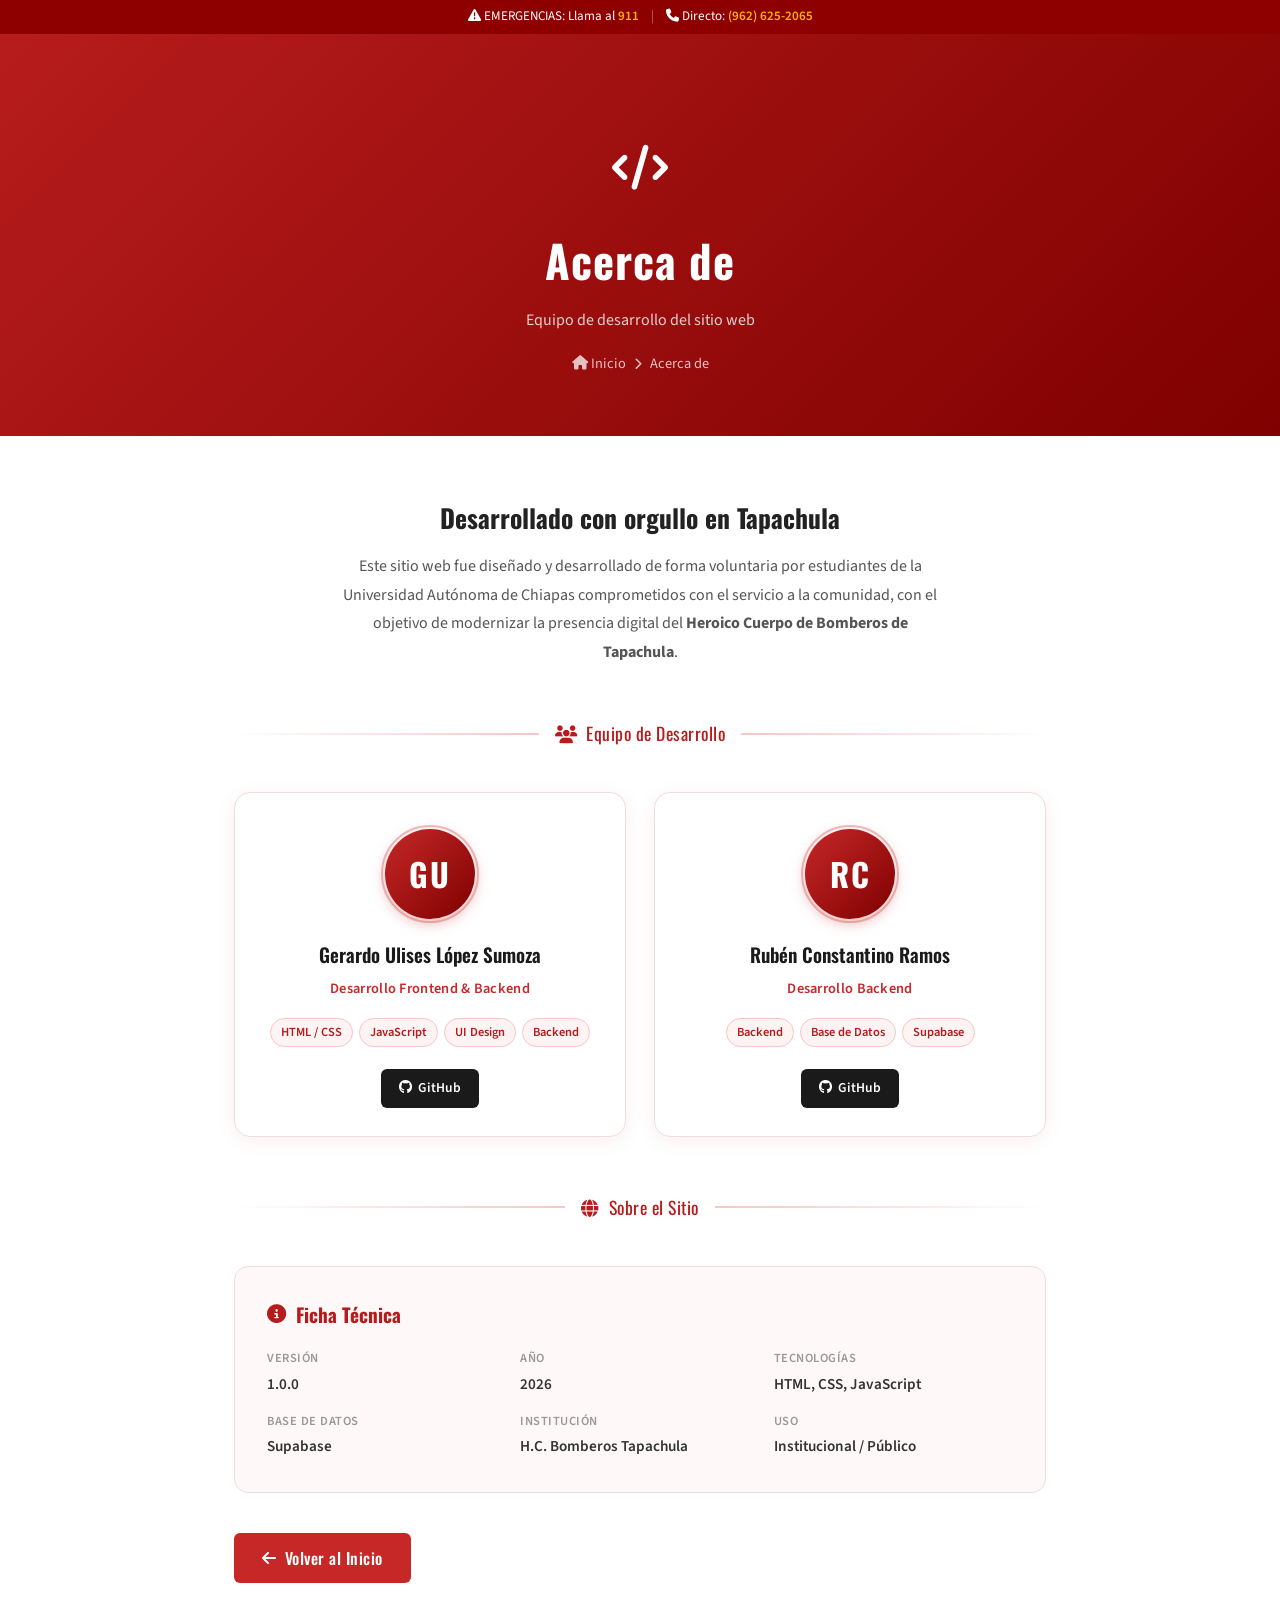
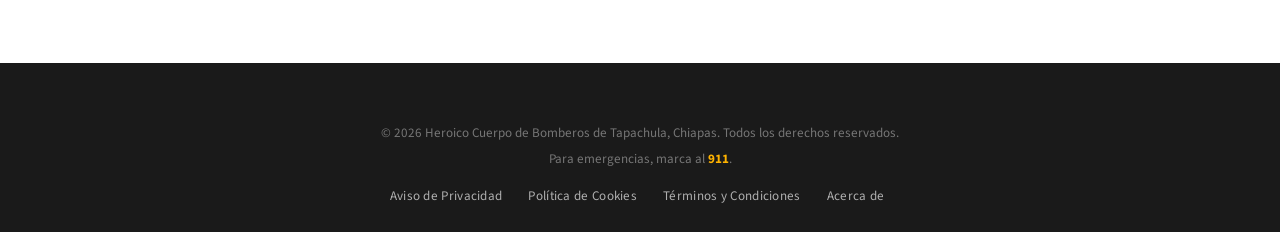
==== commit aff2de82: "Cambios en index, acerca-de, bomberitos y styles y eliminacion de algunos emojis" ====
--- a/acerca-de.html
+++ b/acerca-de.html
@@ -295,7 +295,7 @@
         <!-- Intro -->
         <div class="about-intro">
             <h2>Desarrollado con orgullo en Tapachula</h2>
-            <p>Este sitio web fue diseñado y desarrollado de forma voluntaria por estudiantes comprometidos con el servicio a la comunidad, con el objetivo de modernizar la presencia digital del <strong>Heroico Cuerpo de Bomberos de Tapachula</strong>.</p>
+            <p>Este sitio web fue diseñado y desarrollado de forma voluntaria por estudiantes de la Universidad Autónoma de Chiapas comprometidos con el servicio a la comunidad, con el objetivo de modernizar la presencia digital del <strong>Heroico Cuerpo de Bomberos de Tapachula</strong>.</p>
         </div>
 
         <!-- Equipo -->
@@ -315,7 +315,7 @@
                     <span class="dev-tag">Backend</span>
                 </div>
                 <div class="dev-links">
-                    <a href="https://github.com/Ragna3?tab=repositories" target="_blank" rel="noopener" class="dev-link dev-link--github">
+                    <a href="https://github.com/Ragna3" target="_blank" rel="noopener" class="dev-link dev-link--github">
                         <i class="fab fa-github"></i> GitHub
                     </a>
                 </div>
@@ -332,7 +332,7 @@
                     <span class="dev-tag">Supabase</span>
                 </div>
                 <div class="dev-links">
-                    <a class="dev-link dev-link--disabled">
+                    <a href="https://github.com/rub-cons" target="_blank" rel="noopener" class="dev-link dev-link--github">
                         <i class="fab fa-github"></i> GitHub
                     </a>
                 </div>
--- a/styles.css
+++ b/styles.css
@@ -5210,4 +5210,175 @@
         flex: 1;
         text-align: center;
     }
+}
+/* ═══════════════════════════════════════════════
+   SECCIÓN APP MÓVIL
+═══════════════════════════════════════════════ */
+
+.app-section {
+    background: #eef1f6;
+    padding: 90px 0;
+    position: relative;
+    overflow: hidden;
+}
+
+.app-section::before {
+    content: '';
+    position: absolute;
+    width: 500px; height: 500px;
+    border-radius: 50%;
+    background: radial-gradient(circle, rgba(198,40,40,0.06) 0%, transparent 70%);
+    top: -100px; right: -100px;
+    pointer-events: none;
+}
+
+.app-inner {
+    display: flex;
+    align-items: center;
+    justify-content: space-between;
+    gap: 60px;
+}
+
+.app-content {
+    flex: 1;
+    max-width: 560px;
+}
+
+.app-badge {
+    display: inline-block;
+    background: rgba(198,40,40,0.1);
+    border: 1px solid rgba(198,40,40,0.25);
+    color: #C62828;
+    font-family: 'Oswald', sans-serif;
+    font-size: 0.75rem;
+    font-weight: 600;
+    letter-spacing: 1.5px;
+    text-transform: uppercase;
+    padding: 5px 14px;
+    border-radius: 20px;
+    margin-bottom: 18px;
+}
+
+.app-section .section-title {
+    color: #1a1a1a;
+    font-size: 2.2rem;
+    margin-bottom: 18px;
+    line-height: 1.2;
+}
+
+.app-desc {
+    color: #555;
+    font-family: 'Source Sans 3', sans-serif;
+    font-size: 1.05rem;
+    line-height: 1.7;
+    margin-bottom: 36px;
+}
+
+.app-buttons {
+    display: flex;
+    gap: 14px;
+    flex-wrap: wrap;
+}
+
+.app-store-btn {
+    display: flex;
+    align-items: center;
+    gap: 12px;
+    padding: 13px 22px;
+    border-radius: 12px;
+    text-decoration: none;
+    transition: transform 0.2s ease, box-shadow 0.2s ease;
+    min-width: 175px;
+}
+
+.app-store-btn i {
+    font-size: 1.8rem;
+    flex-shrink: 0;
+}
+
+.app-store-btn div {
+    display: flex;
+    flex-direction: column;
+}
+
+.app-store-btn span {
+    font-family: 'Source Sans 3', sans-serif;
+    font-size: 0.7rem;
+    opacity: 0.8;
+    line-height: 1;
+    margin-bottom: 2px;
+}
+
+.app-store-btn strong {
+    font-family: 'Oswald', sans-serif;
+    font-size: 1rem;
+    font-weight: 600;
+    line-height: 1;
+}
+
+.app-store-btn.android {
+    background: #1f1f1f;
+    border: 1px solid #1f1f1f;
+    color: #fff;
+}
+
+.app-store-btn.android i { color: #4CAF50; }
+
+.app-store-btn.ios {
+    background: #fff;
+    border: 1px solid #e0e0e0;
+    color: #111;
+}
+
+.app-store-btn.ios i { color: #111; }
+
+.app-store-btn:hover {
+    transform: translateY(-3px);
+    box-shadow: 0 10px 28px rgba(0,0,0,0.3);
+}
+
+/* QR */
+.app-qr-wrap {
+    flex-shrink: 0;
+    margin-right: 40px;
+}
+
+.app-qr-card {
+    background: #fff;
+    border-radius: 16px;
+    padding: 16px;
+    text-align: center;
+    box-shadow: 0 12px 40px rgba(0,0,0,0.12);
+    border: 1px solid #e0e0e0;
+    width: 320px;
+}
+
+.app-qr-card img {
+    width: 288px;
+    height: 288px;
+    object-fit: contain;
+    display: block;
+    margin: 0 auto 10px;
+}
+
+.app-qr-card p {
+    font-family: 'Source Sans 3', sans-serif;
+    font-size: 0.78rem;
+    color: #555;
+    margin: 0;
+}
+
+@media (max-width: 768px) {
+    .app-inner {
+        flex-direction: column;
+        text-align: center;
+        gap: 40px;
+    }
+    .app-buttons {
+        justify-content: center;
+    }
+    .app-section .section-title {
+        font-size: 1.7rem;
+    }
+    .app-section::before { display: none; }
 }
